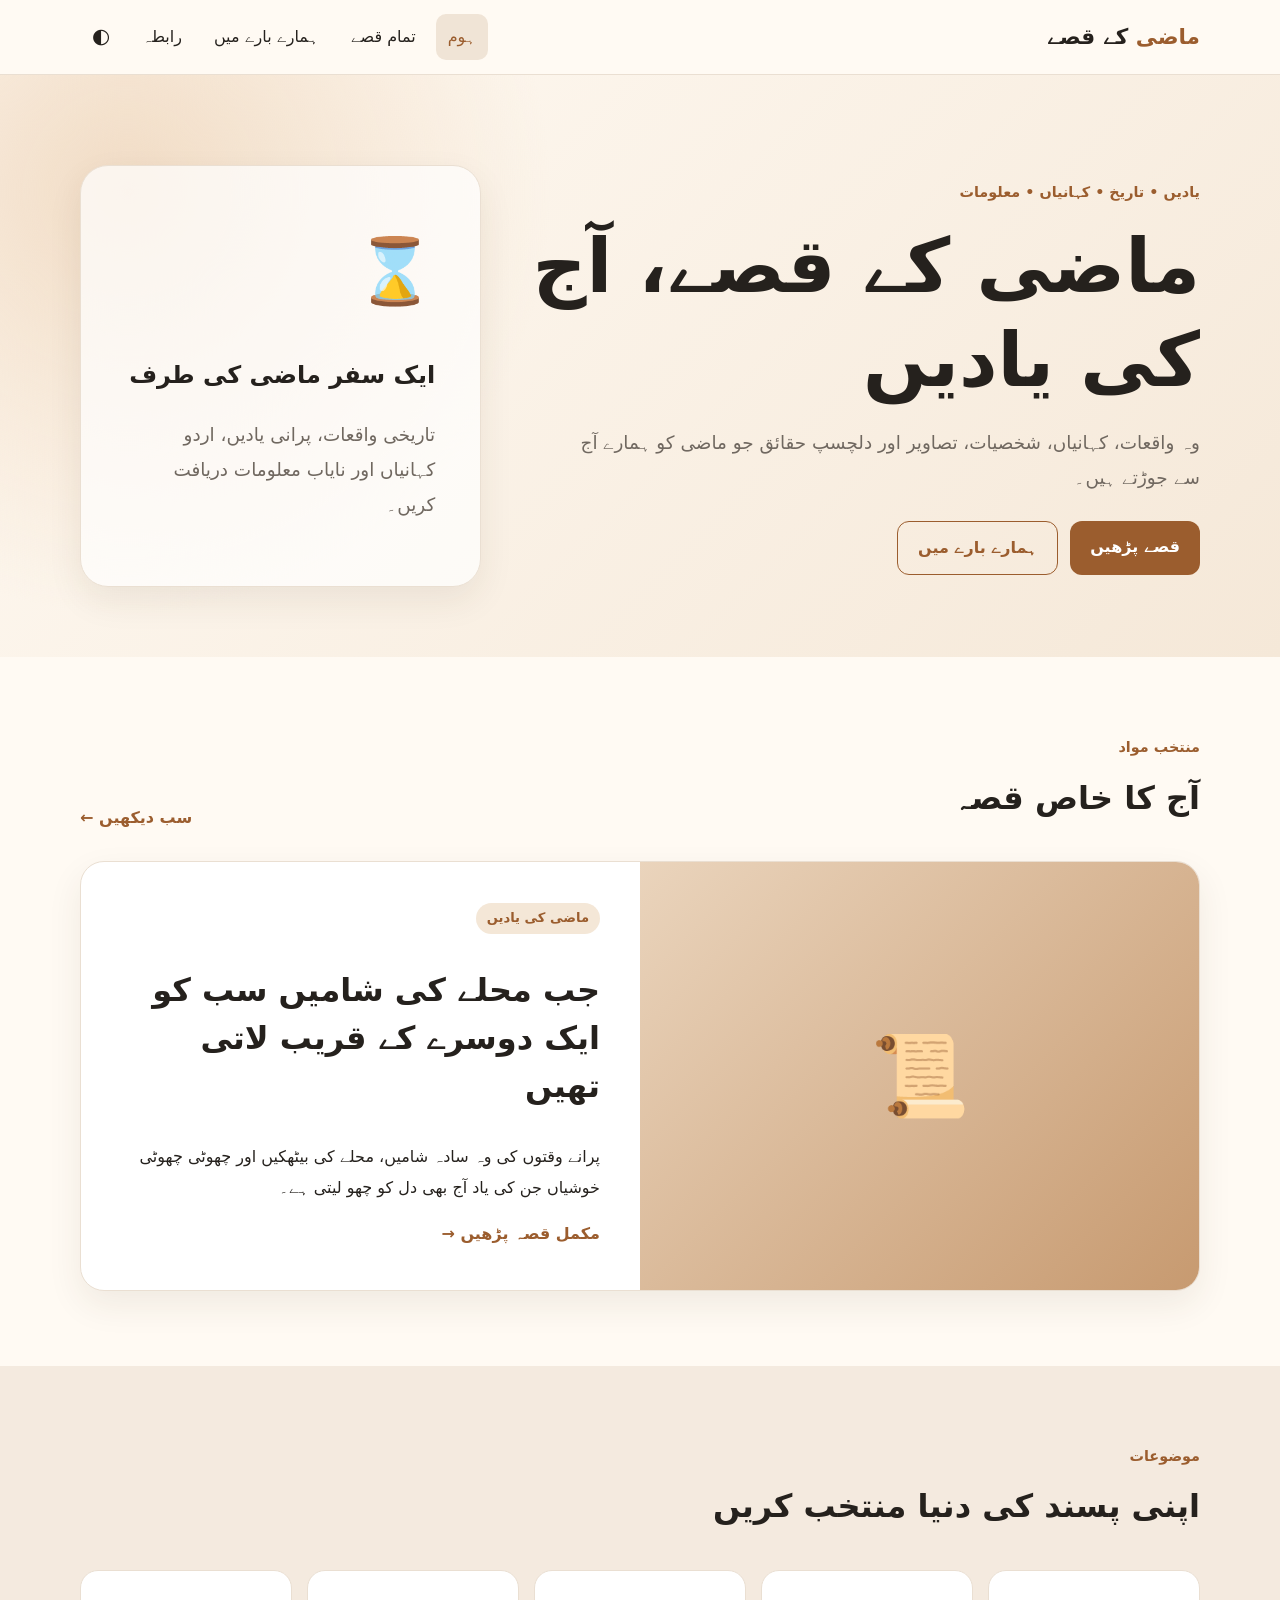
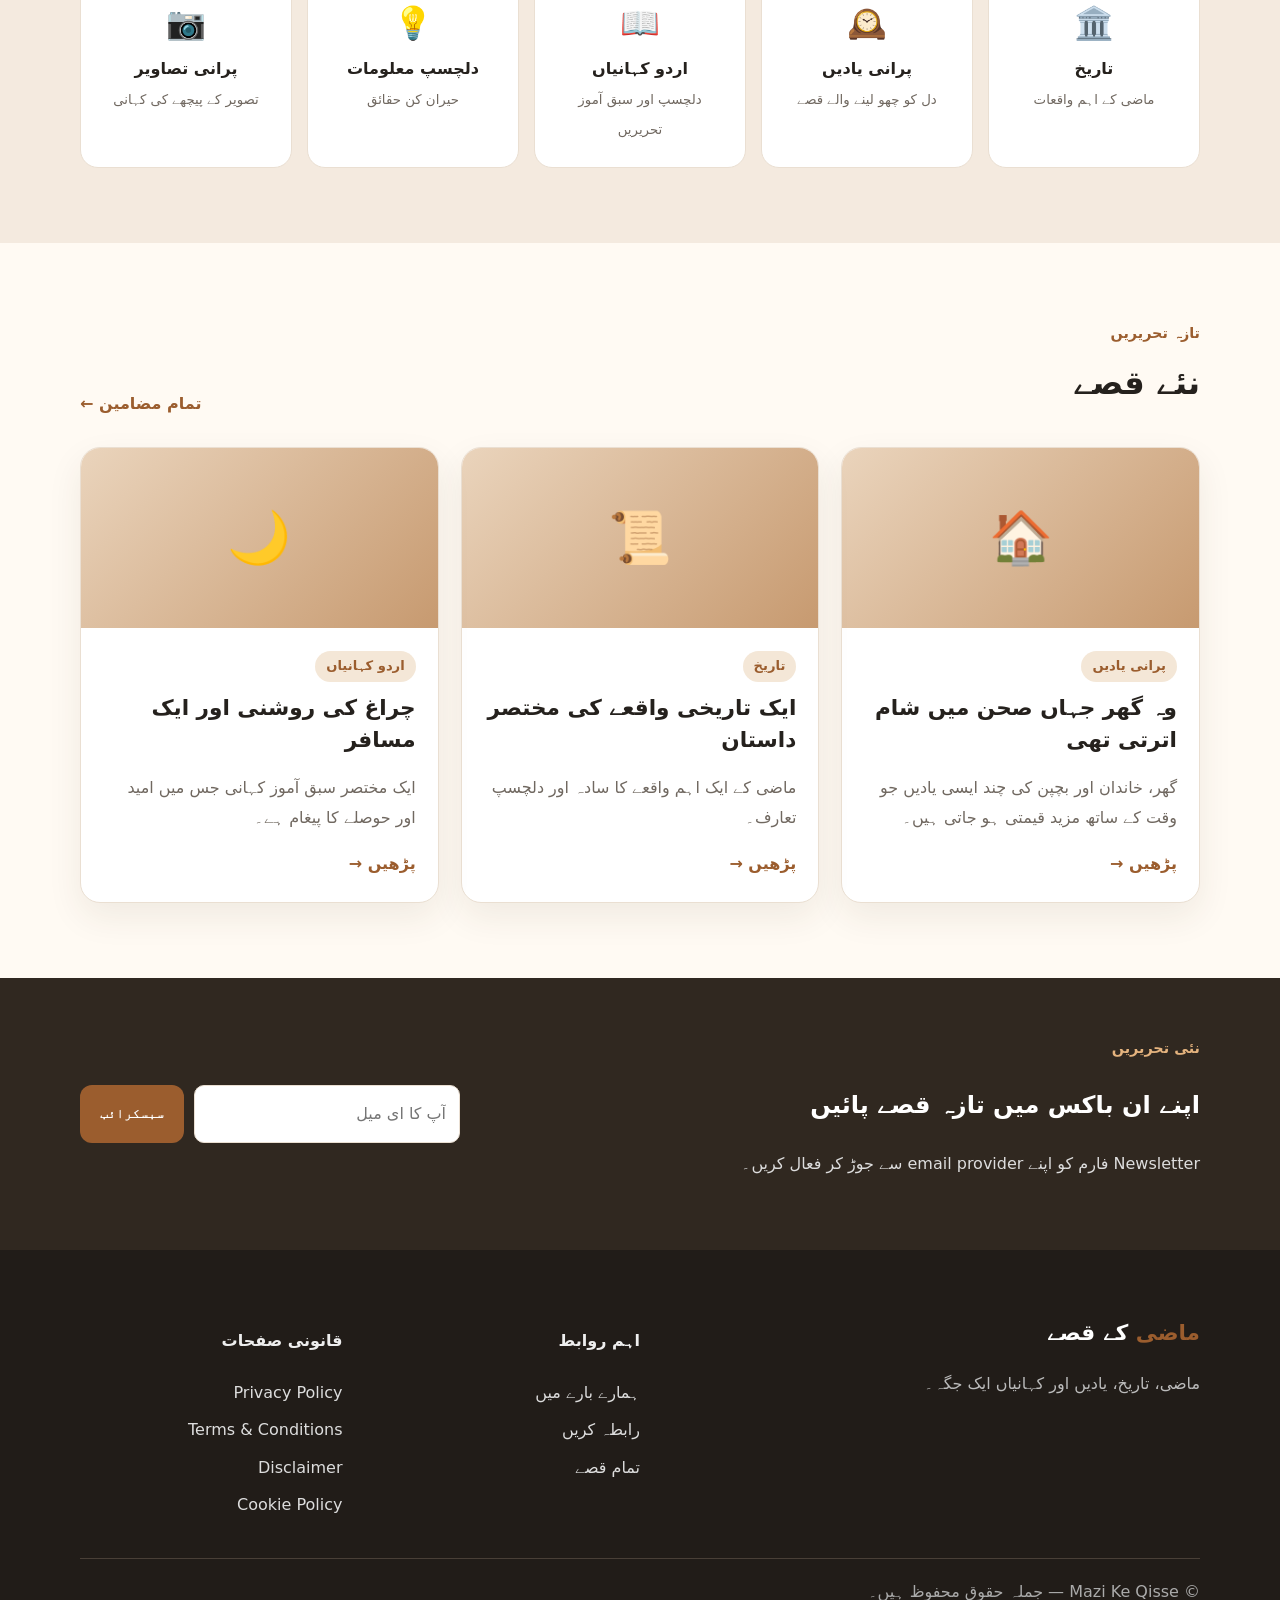
==== index.html @ 502bbd48 "Add files via upload" ====
<!doctype html>
<html lang="ur" dir="rtl">
<head>
<meta charset="utf-8">
<meta name="viewport" content="width=device-width, initial-scale=1">
<title>Mazi Ke Qisse | ماضی کے قصے</title>
<meta name="description" content="Mazi Ke Qisse — ماضی کے قصے، تاریخی واقعات، پرانی یادیں، دلچسپ معلومات، تصاویر اور اردو کہانیوں کا پلیٹ فارم۔">
<link rel="canonical" href="[YOUR DOMAIN]/">
<meta property="og:title" content="Mazi Ke Qisse | ماضی کے قصے">
<meta property="og:description" content="ماضی، تاریخ، یادیں اور دلچسپ کہانیاں ایک جگہ۔">
<meta property="og:type" content="website">
<link rel="stylesheet" href="style.css">
<script type="application/ld+json">
{"@context":"https://schema.org","@type":"WebSite","name":"Mazi Ke Qisse","url":"[YOUR DOMAIN]","potentialAction":{"@type":"SearchAction","target":"[YOUR DOMAIN]/search.html?q={search_term_string}","query-input":"required name=search_term_string"}}
</script>
</head>
<body>
<header class="site-header">
  <div class="container nav-wrap">
    <a class="logo" href="index.html"><span>ماضی</span> کے قصے</a>
    <button class="menu-btn" aria-label="مینو کھولیں">☰</button>
    <nav class="nav" id="nav">
      <a class="active" href="index.html">ہوم</a>
      <a href="blog.html">تمام قصے</a>
      <a href="about.html">ہمارے بارے میں</a>
      <a href="contact.html">رابطہ</a>
      <button class="theme-btn" id="themeToggle" aria-label="تھیم تبدیل کریں">◐</button>
    </nav>
  </div>
</header>

<main>
<section class="hero">
  <div class="container hero-grid">
    <div>
      <span class="eyebrow">یادیں • تاریخ • کہانیاں • معلومات</span>
      <h1>ماضی کے قصے، آج کی یادیں</h1>
      <p>وہ واقعات، کہانیاں، شخصیات، تصاویر اور دلچسپ حقائق جو ماضی کو ہمارے آج سے جوڑتے ہیں۔</p>
      <div class="hero-actions">
        <a class="btn" href="blog.html">قصے پڑھیں</a>
        <a class="btn btn-outline" href="about.html">ہمارے بارے میں</a>
      </div>
    </div>
    <div class="hero-card">
      <div class="hero-icon">⌛</div>
      <h2>ایک سفر ماضی کی طرف</h2>
      <p>تاریخی واقعات، پرانی یادیں، اردو کہانیاں اور نایاب معلومات دریافت کریں۔</p>
    </div>
  </div>
</section>

<section class="section">
<div class="container">
  <div class="section-head"><div><span class="eyebrow">منتخب مواد</span><h2>آج کا خاص قصہ</h2></div><a href="blog.html">سب دیکھیں ←</a></div>
  <article class="featured">
    <div class="placeholder-image">📜</div>
    <div class="featured-content">
      <span class="tag">ماضی کی یادیں</span>
      <h3>جب محلے کی شامیں سب کو ایک دوسرے کے قریب لاتی تھیں</h3>
      <p>پرانے وقتوں کی وہ سادہ شامیں، محلے کی بیٹھکیں اور چھوٹی چھوٹی خوشیاں جن کی یاد آج بھی دل کو چھو لیتی ہے۔</p>
      <a class="read-more" href="post.html">مکمل قصہ پڑھیں →</a>
    </div>
  </article>
</div>
</section>

<section class="section muted">
<div class="container">
  <div class="section-head"><div><span class="eyebrow">موضوعات</span><h2>اپنی پسند کی دنیا منتخب کریں</h2></div></div>
  <div class="categories">
    <a href="blog.html?cat=history"><b>🏛️</b><span>تاریخ</span><small>ماضی کے اہم واقعات</small></a>
    <a href="blog.html?cat=memories"><b>🕰️</b><span>پرانی یادیں</span><small>دل کو چھو لینے والے قصے</small></a>
    <a href="blog.html?cat=stories"><b>📖</b><span>اردو کہانیاں</span><small>دلچسپ اور سبق آموز تحریریں</small></a>
    <a href="blog.html?cat=facts"><b>💡</b><span>دلچسپ معلومات</span><small>حیران کن حقائق</small></a>
    <a href="blog.html?cat=photos"><b>📷</b><span>پرانی تصاویر</span><small>تصویر کے پیچھے کی کہانی</small></a>
  </div>
</div>
</section>

<section class="section">
<div class="container">
<div class="section-head"><div><span class="eyebrow">تازہ تحریریں</span><h2>نئے قصے</h2></div><a href="blog.html">تمام مضامین ←</a></div>
<div class="post-grid">
<article class="post-card"><div class="post-image">🏠</div><div class="post-body"><span class="tag">پرانی یادیں</span><h3>وہ گھر جہاں صحن میں شام اترتی تھی</h3><p>گھر، خاندان اور بچپن کی چند ایسی یادیں جو وقت کے ساتھ مزید قیمتی ہو جاتی ہیں۔</p><a href="post.html">پڑھیں →</a></div></article>
<article class="post-card"><div class="post-image">📜</div><div class="post-body"><span class="tag">تاریخ</span><h3>ایک تاریخی واقعے کی مختصر داستان</h3><p>ماضی کے ایک اہم واقعے کا سادہ اور دلچسپ تعارف۔</p><a href="post.html">پڑھیں →</a></div></article>
<article class="post-card"><div class="post-image">🌙</div><div class="post-body"><span class="tag">اردو کہانیاں</span><h3>چراغ کی روشنی اور ایک مسافر</h3><p>ایک مختصر سبق آموز کہانی جس میں امید اور حوصلے کا پیغام ہے۔</p><a href="post.html">پڑھیں →</a></div></article>
</div>
</div>
</section>

<section class="newsletter">
<div class="container newsletter-inner">
<div><span class="eyebrow">نئی تحریریں</span><h2>اپنے ان باکس میں تازہ قصے پائیں</h2><p>Newsletter فارم کو اپنے email provider سے جوڑ کر فعال کریں۔</p></div>
<form class="newsletter-form" onsubmit="return subscribeDemo(event)"><input type="email" placeholder="آپ کا ای میل" required><button class="btn">سبسکرائب</button></form>
</div>
</section>
</main>

<footer class="footer">
<div class="container footer-grid">
<div><a class="logo" href="index.html"><span>ماضی</span> کے قصے</a><p>ماضی، تاریخ، یادیں اور کہانیاں ایک جگہ۔</p></div>
<div><h4>اہم روابط</h4><a href="about.html">ہمارے بارے میں</a><a href="contact.html">رابطہ کریں</a><a href="blog.html">تمام قصے</a></div>
<div><h4>قانونی صفحات</h4><a href="privacy-policy.html">Privacy Policy</a><a href="terms.html">Terms & Conditions</a><a href="disclaimer.html">Disclaimer</a><a href="cookie-policy.html">Cookie Policy</a></div>
</div>
<div class="container copyright">© <span id="year"></span> Mazi Ke Qisse — جملہ حقوق محفوظ ہیں۔</div>
</footer>
<script src="script.js"></script>
</body></html>
---- style.css ----
:root{--bg:#fffaf3;--surface:#fff;--text:#25211d;--muted:#706860;--accent:#9b5d2e;--accent2:#d9a66b;--border:#eadfd2;--shadow:0 14px 35px rgba(70,45,25,.08)}*{box-sizing:border-box}html{scroll-behavior:smooth}body{margin:0;background:var(--bg);color:var(--text);font-family:system-ui,-apple-system,"Noto Nastaliq Urdu","Noto Sans Arabic",sans-serif;line-height:1.9}.container{width:min(1120px,92%);margin:auto}.site-header{position:sticky;top:0;z-index:20;background:rgba(255,250,243,.94);backdrop-filter:blur(12px);border-bottom:1px solid var(--border)}.nav-wrap{min-height:74px;display:flex;align-items:center;justify-content:space-between;gap:20px}.logo{font-weight:900;font-size:1.35rem;text-decoration:none;color:var(--text)}.logo span{color:var(--accent)}.nav{display:flex;align-items:center;gap:8px}.nav a,.theme-btn{padding:8px 12px;text-decoration:none;color:var(--text);border:0;background:none;font:inherit;cursor:pointer;border-radius:10px}.nav a:hover,.nav a.active{background:#f0e4d6;color:var(--accent)}.menu-btn{display:none;border:0;background:none;font-size:1.6rem}.theme-btn{font-size:1.3rem}.hero{padding:90px 0 70px;background:radial-gradient(circle at 10% 20%,#f1dcc5,transparent 34%),linear-gradient(135deg,#fffaf3,#f5e8d8)}.hero-grid{display:grid;grid-template-columns:1.25fr .75fr;gap:50px;align-items:center}.eyebrow{color:var(--accent);font-weight:800;font-size:.9rem}.hero h1{font-size:clamp(2.4rem,6vw,4.7rem);line-height:1.25;margin:12px 0}.hero p{font-size:1.15rem;color:var(--muted);max-width:650px}.hero-card{padding:45px;border:1px solid var(--border);border-radius:28px;background:rgba(255,255,255,.7);box-shadow:var(--shadow)}.hero-icon{font-size:4rem}.hero-actions{display:flex;gap:12px;flex-wrap:wrap;margin-top:25px}.btn{display:inline-block;background:var(--accent);color:white;border:0;border-radius:12px;padding:11px 20px;text-decoration:none;font-weight:800;cursor:pointer}.btn-outline{background:transparent;color:var(--accent);border:1px solid var(--accent)}.section{padding:75px 0}.muted{background:#f4eadf}.section-head{display:flex;align-items:end;justify-content:space-between;gap:20px;margin-bottom:28px}.section-head h2{margin:5px 0;font-size:2rem}.section-head a,.read-more,.post-body a{color:var(--accent);font-weight:800;text-decoration:none}.featured{display:grid;grid-template-columns:1fr 1fr;border:1px solid var(--border);border-radius:24px;overflow:hidden;background:var(--surface);box-shadow:var(--shadow)}.placeholder-image,.post-image,.article-cover{display:grid;place-items:center;background:linear-gradient(135deg,#ead4bc,#c79a70);font-size:5rem;min-height:300px}.featured-content{padding:40px}.featured h3{font-size:2rem;line-height:1.5}.tag{display:inline-block;color:var(--accent);background:#f4e7d7;border-radius:30px;padding:3px 11px;font-size:.82rem;font-weight:800}.categories{display:grid;grid-template-columns:repeat(5,1fr);gap:15px}.categories a{text-decoration:none;color:var(--text);background:white;border:1px solid var(--border);border-radius:18px;padding:22px;text-align:center;transition:.2s}.categories a:hover{transform:translateY(-4px);box-shadow:var(--shadow)}.categories b{font-size:2rem;display:block}.categories span{display:block;font-weight:900}.categories small{color:var(--muted)}.post-grid{display:grid;grid-template-columns:repeat(3,1fr);gap:22px}.post-card{background:var(--surface);border:1px solid var(--border);border-radius:20px;overflow:hidden;box-shadow:var(--shadow)}.post-image{min-height:180px;font-size:3.2rem}.post-body{padding:22px}.post-body h3{font-size:1.35rem;line-height:1.5;margin:10px 0}.post-body p{color:var(--muted)}.newsletter{padding:55px 0;background:#302820;color:#fff}.newsletter-inner{display:flex;justify-content:space-between;align-items:center;gap:30px}.newsletter p{color:#ddd}.newsletter .eyebrow{color:#e4b37e}.newsletter-form{display:flex;gap:10px;min-width:380px}.newsletter-form input,.searchbar input,.contact-form input,.contact-form textarea{width:100%;padding:13px;border:1px solid var(--border);border-radius:10px;background:white;font:inherit}.footer{padding:55px 0 20px;background:#211c18;color:#eee}.footer-grid{display:grid;grid-template-columns:2fr 1fr 1fr;gap:35px}.footer a{display:block;color:#ddd;text-decoration:none;margin:7px 0}.footer .logo{color:#fff}.footer p{color:#bbb}.copyright{border-top:1px solid #493f37;margin-top:30px;padding-top:18px;color:#aaa}.page-hero{padding:65px 0;background:#f0e1d0}.page-hero h1{font-size:clamp(2rem,5vw,3.5rem);margin:8px 0}.page-hero p{color:var(--muted)}.prose{max-width:820px}.prose h2{margin-top:35px}.prose p{color:#504941}.contact-grid{display:grid;grid-template-columns:1fr 1fr;gap:50px}.contact-form{background:white;border:1px solid var(--border);padding:28px;border-radius:20px;box-shadow:var(--shadow)}.contact-form label{display:block;font-weight:800;margin-bottom:15px}.form-msg{color:var(--accent);font-weight:800}.article-container{max-width:820px;padding-top:65px;padding-bottom:70px}.article h1{font-size:clamp(2rem,5vw,3.4rem);line-height:1.4}.meta{color:var(--muted);margin:12px 0 30px}.article-cover{border-radius:24px;margin-bottom:35px}.article p{font-size:1.12rem}.article blockquote{border-right:4px solid var(--accent);margin:30px 0;padding:15px 25px;background:#f4e7d7;font-size:1.2rem}.share{display:flex;gap:10px;align-items:center;margin-top:35px;flex-wrap:wrap}.share a,.share button{border:1px solid var(--border);padding:7px 12px;border-radius:8px;background:white;color:var(--text);text-decoration:none}.searchbar{display:flex;gap:10px;margin-bottom:25px}.filters{display:flex;gap:8px;flex-wrap:wrap;margin-bottom:30px}.filter{border:1px solid var(--border);background:white;border-radius:30px;padding:7px 14px;cursor:pointer}.filter.active{background:var(--accent);color:#fff}.notfound{min-height:100vh;display:grid;place-items:center;text-align:center;padding:30px}.big404{font-size:8rem;font-weight:900;color:var(--accent)}body.dark{--bg:#171411;--surface:#211c18;--text:#f6eee5;--muted:#c5b9ad;--border:#40372f}body.dark .site-header{background:rgba(23,20,17,.94)}body.dark .nav a:hover,body.dark .nav a.active{background:#302820}body.dark .categories a,body.dark .post-card,body.dark .contact-form,body.dark .share a,body.dark .share button,body.dark .filter,body.dark input,body.dark textarea{background:#211c18;color:var(--text)}@media(max-width:850px){.menu-btn{display:block}.nav{display:none;position:absolute;top:74px;right:4%;left:4%;background:var(--surface);border:1px solid var(--border);padding:10px;border-radius:15px;box-shadow:var(--shadow);flex-direction:column;align-items:stretch}.nav.open{display:flex}.nav a{text-align:center}.hero-grid,.featured,.contact-grid{grid-template-columns:1fr}.categories{grid-template-columns:repeat(2,1fr)}.post-grid{grid-template-columns:1fr 1fr}.newsletter-inner{display:block}.newsletter-form{min-width:0;margin-top:20px}}@media(max-width:560px){.hero{padding:60px 0}.section{padding:55px 0}.post-grid{grid-template-columns:1fr}.categories{grid-template-columns:1fr 1fr}.section-head{align-items:start;flex-direction:column}.newsletter-form{flex-direction:column}.featured-content{padding:25px}.footer-grid{grid-template-columns:1fr}.searchbar{flex-direction:column}}
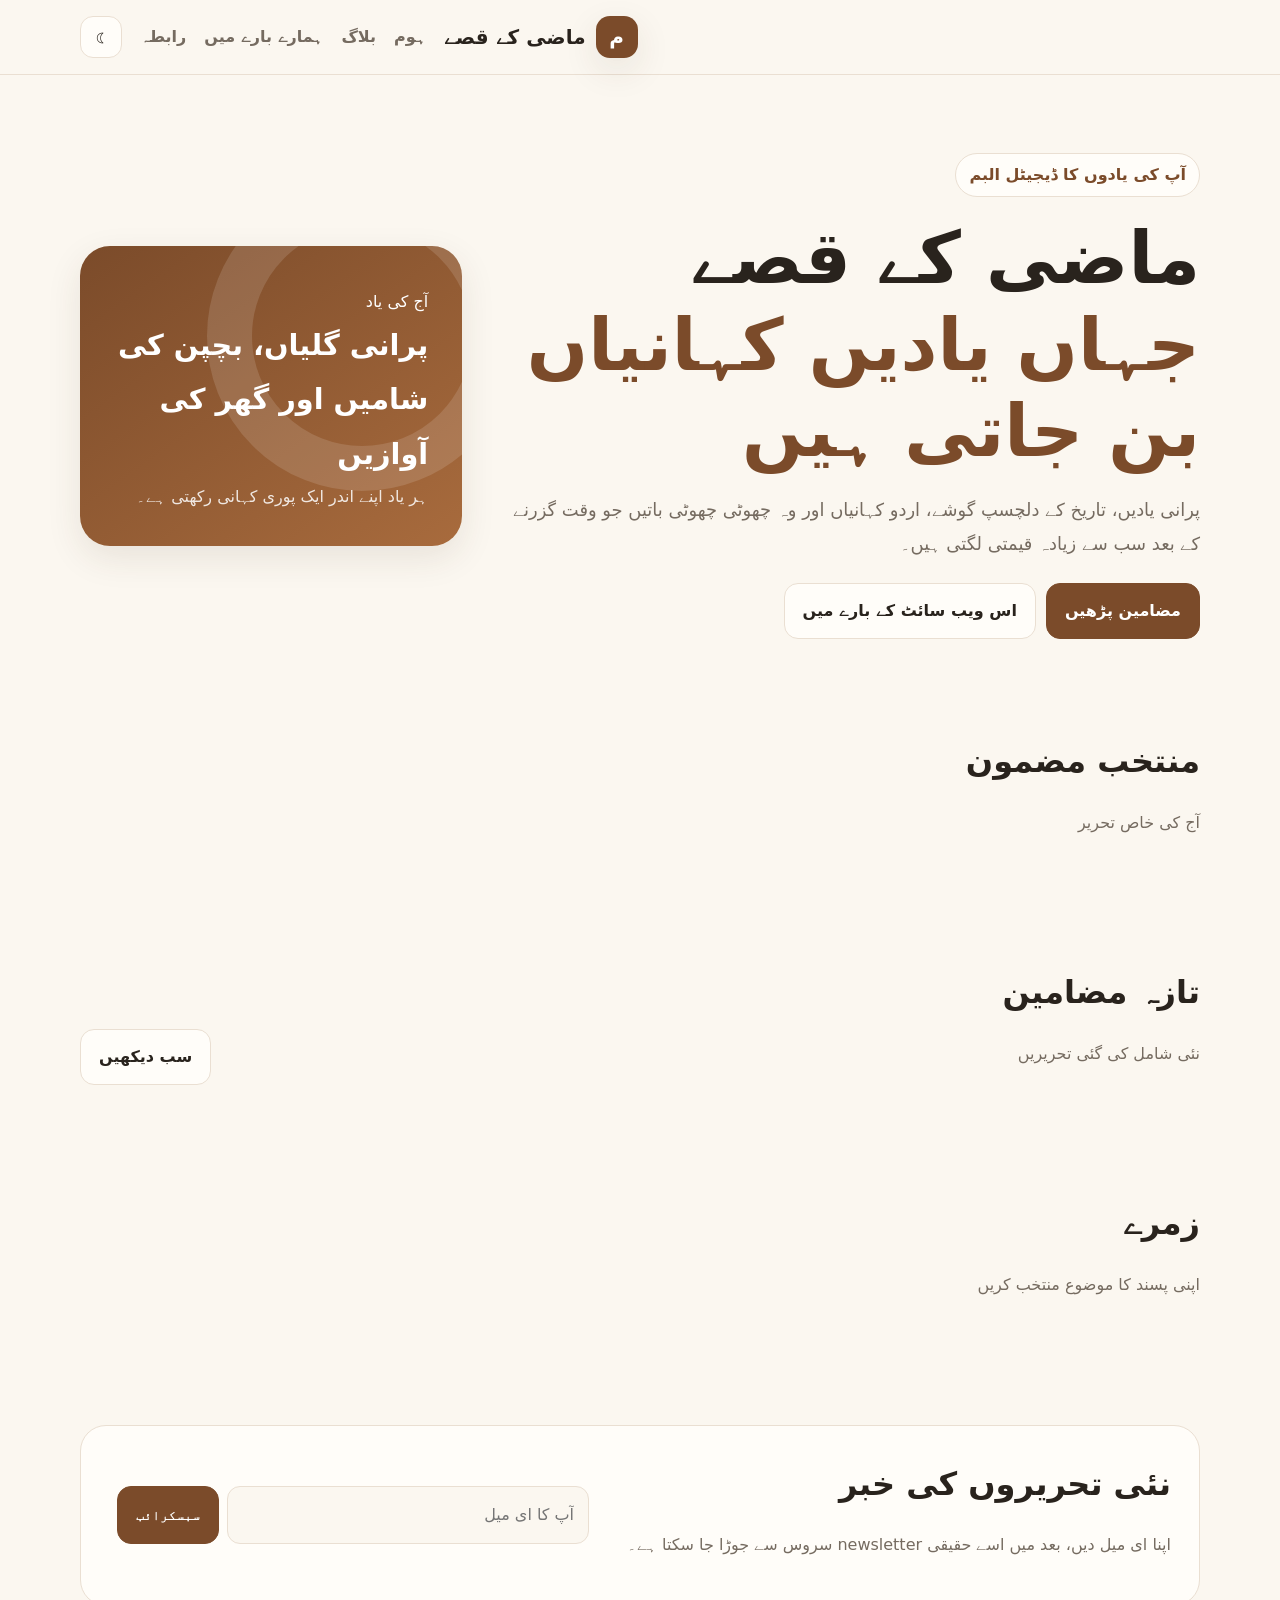
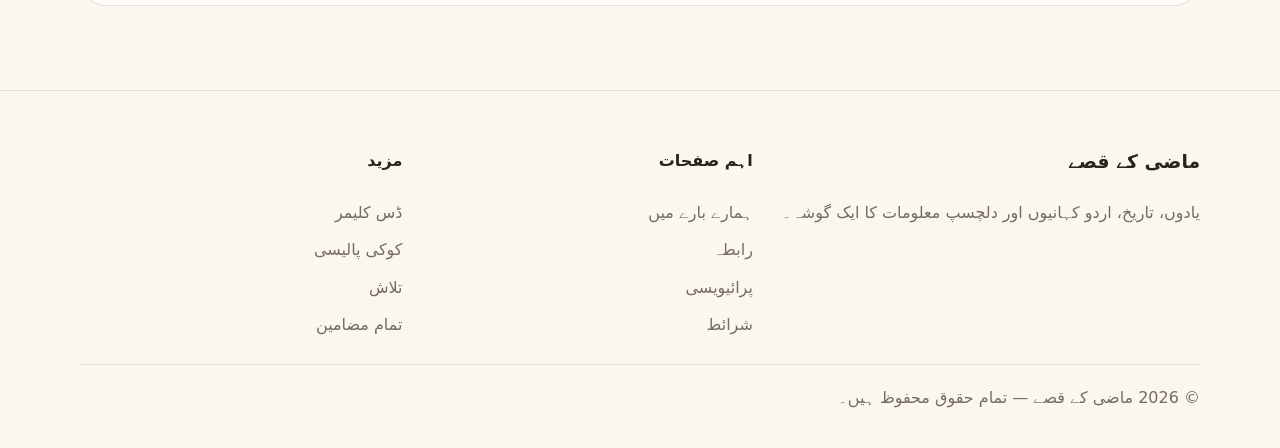
==== commit 7d47fcd0: "Add files via upload" ====
--- a/index.html
+++ b/index.html
@@ -1,108 +1 @@
-<!doctype html>
-<html lang="ur" dir="rtl">
-<head>
-<meta charset="utf-8">
-<meta name="viewport" content="width=device-width, initial-scale=1">
-<title>Mazi Ke Qisse | ماضی کے قصے</title>
-<meta name="description" content="Mazi Ke Qisse — ماضی کے قصے، تاریخی واقعات، پرانی یادیں، دلچسپ معلومات، تصاویر اور اردو کہانیوں کا پلیٹ فارم۔">
-<link rel="canonical" href="[YOUR DOMAIN]/">
-<meta property="og:title" content="Mazi Ke Qisse | ماضی کے قصے">
-<meta property="og:description" content="ماضی، تاریخ، یادیں اور دلچسپ کہانیاں ایک جگہ۔">
-<meta property="og:type" content="website">
-<link rel="stylesheet" href="style.css">
-<script type="application/ld+json">
-{"@context":"https://schema.org","@type":"WebSite","name":"Mazi Ke Qisse","url":"[YOUR DOMAIN]","potentialAction":{"@type":"SearchAction","target":"[YOUR DOMAIN]/search.html?q={search_term_string}","query-input":"required name=search_term_string"}}
-</script>
-</head>
-<body>
-<header class="site-header">
-  <div class="container nav-wrap">
-    <a class="logo" href="index.html"><span>ماضی</span> کے قصے</a>
-    <button class="menu-btn" aria-label="مینو کھولیں">☰</button>
-    <nav class="nav" id="nav">
-      <a class="active" href="index.html">ہوم</a>
-      <a href="blog.html">تمام قصے</a>
-      <a href="about.html">ہمارے بارے میں</a>
-      <a href="contact.html">رابطہ</a>
-      <button class="theme-btn" id="themeToggle" aria-label="تھیم تبدیل کریں">◐</button>
-    </nav>
-  </div>
-</header>
-
-<main>
-<section class="hero">
-  <div class="container hero-grid">
-    <div>
-      <span class="eyebrow">یادیں • تاریخ • کہانیاں • معلومات</span>
-      <h1>ماضی کے قصے، آج کی یادیں</h1>
-      <p>وہ واقعات، کہانیاں، شخصیات، تصاویر اور دلچسپ حقائق جو ماضی کو ہمارے آج سے جوڑتے ہیں۔</p>
-      <div class="hero-actions">
-        <a class="btn" href="blog.html">قصے پڑھیں</a>
-        <a class="btn btn-outline" href="about.html">ہمارے بارے میں</a>
-      </div>
-    </div>
-    <div class="hero-card">
-      <div class="hero-icon">⌛</div>
-      <h2>ایک سفر ماضی کی طرف</h2>
-      <p>تاریخی واقعات، پرانی یادیں، اردو کہانیاں اور نایاب معلومات دریافت کریں۔</p>
-    </div>
-  </div>
-</section>
-
-<section class="section">
-<div class="container">
-  <div class="section-head"><div><span class="eyebrow">منتخب مواد</span><h2>آج کا خاص قصہ</h2></div><a href="blog.html">سب دیکھیں ←</a></div>
-  <article class="featured">
-    <div class="placeholder-image">📜</div>
-    <div class="featured-content">
-      <span class="tag">ماضی کی یادیں</span>
-      <h3>جب محلے کی شامیں سب کو ایک دوسرے کے قریب لاتی تھیں</h3>
-      <p>پرانے وقتوں کی وہ سادہ شامیں، محلے کی بیٹھکیں اور چھوٹی چھوٹی خوشیاں جن کی یاد آج بھی دل کو چھو لیتی ہے۔</p>
-      <a class="read-more" href="post.html">مکمل قصہ پڑھیں →</a>
-    </div>
-  </article>
-</div>
-</section>
-
-<section class="section muted">
-<div class="container">
-  <div class="section-head"><div><span class="eyebrow">موضوعات</span><h2>اپنی پسند کی دنیا منتخب کریں</h2></div></div>
-  <div class="categories">
-    <a href="blog.html?cat=history"><b>🏛️</b><span>تاریخ</span><small>ماضی کے اہم واقعات</small></a>
-    <a href="blog.html?cat=memories"><b>🕰️</b><span>پرانی یادیں</span><small>دل کو چھو لینے والے قصے</small></a>
-    <a href="blog.html?cat=stories"><b>📖</b><span>اردو کہانیاں</span><small>دلچسپ اور سبق آموز تحریریں</small></a>
-    <a href="blog.html?cat=facts"><b>💡</b><span>دلچسپ معلومات</span><small>حیران کن حقائق</small></a>
-    <a href="blog.html?cat=photos"><b>📷</b><span>پرانی تصاویر</span><small>تصویر کے پیچھے کی کہانی</small></a>
-  </div>
-</div>
-</section>
-
-<section class="section">
-<div class="container">
-<div class="section-head"><div><span class="eyebrow">تازہ تحریریں</span><h2>نئے قصے</h2></div><a href="blog.html">تمام مضامین ←</a></div>
-<div class="post-grid">
-<article class="post-card"><div class="post-image">🏠</div><div class="post-body"><span class="tag">پرانی یادیں</span><h3>وہ گھر جہاں صحن میں شام اترتی تھی</h3><p>گھر، خاندان اور بچپن کی چند ایسی یادیں جو وقت کے ساتھ مزید قیمتی ہو جاتی ہیں۔</p><a href="post.html">پڑھیں →</a></div></article>
-<article class="post-card"><div class="post-image">📜</div><div class="post-body"><span class="tag">تاریخ</span><h3>ایک تاریخی واقعے کی مختصر داستان</h3><p>ماضی کے ایک اہم واقعے کا سادہ اور دلچسپ تعارف۔</p><a href="post.html">پڑھیں →</a></div></article>
-<article class="post-card"><div class="post-image">🌙</div><div class="post-body"><span class="tag">اردو کہانیاں</span><h3>چراغ کی روشنی اور ایک مسافر</h3><p>ایک مختصر سبق آموز کہانی جس میں امید اور حوصلے کا پیغام ہے۔</p><a href="post.html">پڑھیں →</a></div></article>
-</div>
-</div>
-</section>
-
-<section class="newsletter">
-<div class="container newsletter-inner">
-<div><span class="eyebrow">نئی تحریریں</span><h2>اپنے ان باکس میں تازہ قصے پائیں</h2><p>Newsletter فارم کو اپنے email provider سے جوڑ کر فعال کریں۔</p></div>
-<form class="newsletter-form" onsubmit="return subscribeDemo(event)"><input type="email" placeholder="آپ کا ای میل" required><button class="btn">سبسکرائب</button></form>
-</div>
-</section>
-</main>
-
-<footer class="footer">
-<div class="container footer-grid">
-<div><a class="logo" href="index.html"><span>ماضی</span> کے قصے</a><p>ماضی، تاریخ، یادیں اور کہانیاں ایک جگہ۔</p></div>
-<div><h4>اہم روابط</h4><a href="about.html">ہمارے بارے میں</a><a href="contact.html">رابطہ کریں</a><a href="blog.html">تمام قصے</a></div>
-<div><h4>قانونی صفحات</h4><a href="privacy-policy.html">Privacy Policy</a><a href="terms.html">Terms & Conditions</a><a href="disclaimer.html">Disclaimer</a><a href="cookie-policy.html">Cookie Policy</a></div>
-</div>
-<div class="container copyright">© <span id="year"></span> Mazi Ke Qisse — جملہ حقوق محفوظ ہیں۔</div>
-</footer>
-<script src="script.js"></script>
-</body></html>+<!doctype html><html lang="ur" dir="rtl"><head><meta charset="utf-8"><meta name="viewport" content="width=device-width,initial-scale=1"><title>ماضی کے قصے | یادیں، تاریخ اور اردو کہانیاں</title><meta name="description" content="ماضی کے قصے — پرانی یادیں، تاریخ، اردو کہانیاں، دلچسپ حقائق اور خاندانی یادیں۔"><link rel="icon" href="favicon.svg"><link rel="stylesheet" href="style.css"><script type="application/ld+json">{"@context":"https://schema.org","@type":"WebSite","name":"ماضی کے قصے","url":"https://mazikeqisse-ops.github.io/Mazi-ke-Qisse/"}</script></head><body><header><div class="container nav"><a class="brand" href="index.html"><span class="logo">م</span><span>ماضی کے قصے</span></a><nav><a href="index.html">ہوم</a><a href="blog.html">بلاگ</a><a href="about.html">ہمارے بارے میں</a><a href="contact.html">رابطہ</a></nav><div class="actions"><button class="icon-btn" data-theme-toggle aria-label="تھیم تبدیل کریں">☾</button><button class="menu-btn" data-menu aria-label="مینو">☰</button></div></div></header><main><section class="hero"><div class="container hero-grid"><div><span class="badge">آپ کی یادوں کا ڈیجیٹل البم</span><h1>ماضی کے قصے<br><span style="color:var(--primary)">جہاں یادیں کہانیاں بن جاتی ہیں</span></h1><p class="lead">پرانی یادیں، تاریخ کے دلچسپ گوشے، اردو کہانیاں اور وہ چھوٹی چھوٹی باتیں جو وقت گزرنے کے بعد سب سے زیادہ قیمتی لگتی ہیں۔</p><div style="display:flex;gap:10px;flex-wrap:wrap;margin-top:22px"><a class="btn btn-primary" href="blog.html">مضامین پڑھیں</a><a class="btn btn-light" href="about.html">اس ویب سائٹ کے بارے میں</a></div></div><div class="hero-card"><span>آج کی یاد</span><strong>پرانی گلیاں، بچپن کی شامیں اور گھر کی آوازیں</strong><span style="opacity:.85">ہر یاد اپنے اندر ایک پوری کہانی رکھتی ہے۔</span></div></div></section><section class="section"><div class="container"><div class="section-head"><div><h2>منتخب مضمون</h2><p class="muted">آج کی خاص تحریر</p></div></div><div data-featured></div></div></section><section class="section"><div class="container"><div class="section-head"><div><h2>تازہ مضامین</h2><p class="muted">نئی شامل کی گئی تحریریں</p></div><a class="btn btn-light" href="blog.html">سب دیکھیں</a></div><div class="grid" data-posts></div></div></section><section class="section"><div class="container"><div class="section-head"><div><h2>زمرے</h2><p class="muted">اپنی پسند کا موضوع منتخب کریں</p></div></div><div class="categories" data-categories></div></div></section><section class="section"><div class="container"><div class="newsletter"><div><h2 style="margin:0">نئی تحریروں کی خبر</h2><p class="muted">اپنا ای میل دیں، بعد میں اسے حقیقی newsletter سروس سے جوڑا جا سکتا ہے۔</p></div><form data-newsletter><input type="email" placeholder="آپ کا ای میل" required><button class="btn btn-primary">سبسکرائب</button><small class="form-msg" style="display:block;color:var(--muted)"></small></form></div></div></section></main><footer><div class="container footer-grid"><div><h3>ماضی کے قصے</h3><p class="muted">یادوں، تاریخ، اردو کہانیوں اور دلچسپ معلومات کا ایک گوشہ۔</p></div><div><h4>اہم صفحات</h4><div class="footer-links"><a href="about.html">ہمارے بارے میں</a><a href="contact.html">رابطہ</a><a href="privacy-policy.html">پرائیویسی</a><a href="terms.html">شرائط</a></div></div><div><h4>مزید</h4><div class="footer-links"><a href="disclaimer.html">ڈس کلیمر</a><a href="cookie-policy.html">کوکی پالیسی</a><a href="search.html">تلاش</a><a href="blog.html">تمام مضامین</a></div></div></div><div class="container" style="margin-top:24px;border-top:1px solid var(--line);padding-top:18px;color:var(--muted)">© 2026 ماضی کے قصے — تمام حقوق محفوظ ہیں۔</div></footer></body></html>
--- a/style.css
+++ b/style.css
@@ -1 +1,33 @@
-:root{--bg:#fffaf3;--surface:#fff;--text:#25211d;--muted:#706860;--accent:#9b5d2e;--accent2:#d9a66b;--border:#eadfd2;--shadow:0 14px 35px rgba(70,45,25,.08)}*{box-sizing:border-box}html{scroll-behavior:smooth}body{margin:0;background:var(--bg);color:var(--text);font-family:system-ui,-apple-system,"Noto Nastaliq Urdu","Noto Sans Arabic",sans-serif;line-height:1.9}.container{width:min(1120px,92%);margin:auto}.site-header{position:sticky;top:0;z-index:20;background:rgba(255,250,243,.94);backdrop-filter:blur(12px);border-bottom:1px solid var(--border)}.nav-wrap{min-height:74px;display:flex;align-items:center;justify-content:space-between;gap:20px}.logo{font-weight:900;font-size:1.35rem;text-decoration:none;color:var(--text)}.logo span{color:var(--accent)}.nav{display:flex;align-items:center;gap:8px}.nav a,.theme-btn{padding:8px 12px;text-decoration:none;color:var(--text);border:0;background:none;font:inherit;cursor:pointer;border-radius:10px}.nav a:hover,.nav a.active{background:#f0e4d6;color:var(--accent)}.menu-btn{display:none;border:0;background:none;font-size:1.6rem}.theme-btn{font-size:1.3rem}.hero{padding:90px 0 70px;background:radial-gradient(circle at 10% 20%,#f1dcc5,transparent 34%),linear-gradient(135deg,#fffaf3,#f5e8d8)}.hero-grid{display:grid;grid-template-columns:1.25fr .75fr;gap:50px;align-items:center}.eyebrow{color:var(--accent);font-weight:800;font-size:.9rem}.hero h1{font-size:clamp(2.4rem,6vw,4.7rem);line-height:1.25;margin:12px 0}.hero p{font-size:1.15rem;color:var(--muted);max-width:650px}.hero-card{padding:45px;border:1px solid var(--border);border-radius:28px;background:rgba(255,255,255,.7);box-shadow:var(--shadow)}.hero-icon{font-size:4rem}.hero-actions{display:flex;gap:12px;flex-wrap:wrap;margin-top:25px}.btn{display:inline-block;background:var(--accent);color:white;border:0;border-radius:12px;padding:11px 20px;text-decoration:none;font-weight:800;cursor:pointer}.btn-outline{background:transparent;color:var(--accent);border:1px solid var(--accent)}.section{padding:75px 0}.muted{background:#f4eadf}.section-head{display:flex;align-items:end;justify-content:space-between;gap:20px;margin-bottom:28px}.section-head h2{margin:5px 0;font-size:2rem}.section-head a,.read-more,.post-body a{color:var(--accent);font-weight:800;text-decoration:none}.featured{display:grid;grid-template-columns:1fr 1fr;border:1px solid var(--border);border-radius:24px;overflow:hidden;background:var(--surface);box-shadow:var(--shadow)}.placeholder-image,.post-image,.article-cover{display:grid;place-items:center;background:linear-gradient(135deg,#ead4bc,#c79a70);font-size:5rem;min-height:300px}.featured-content{padding:40px}.featured h3{font-size:2rem;line-height:1.5}.tag{display:inline-block;color:var(--accent);background:#f4e7d7;border-radius:30px;padding:3px 11px;font-size:.82rem;font-weight:800}.categories{display:grid;grid-template-columns:repeat(5,1fr);gap:15px}.categories a{text-decoration:none;color:var(--text);background:white;border:1px solid var(--border);border-radius:18px;padding:22px;text-align:center;transition:.2s}.categories a:hover{transform:translateY(-4px);box-shadow:var(--shadow)}.categories b{font-size:2rem;display:block}.categories span{display:block;font-weight:900}.categories small{color:var(--muted)}.post-grid{display:grid;grid-template-columns:repeat(3,1fr);gap:22px}.post-card{background:var(--surface);border:1px solid var(--border);border-radius:20px;overflow:hidden;box-shadow:var(--shadow)}.post-image{min-height:180px;font-size:3.2rem}.post-body{padding:22px}.post-body h3{font-size:1.35rem;line-height:1.5;margin:10px 0}.post-body p{color:var(--muted)}.newsletter{padding:55px 0;background:#302820;color:#fff}.newsletter-inner{display:flex;justify-content:space-between;align-items:center;gap:30px}.newsletter p{color:#ddd}.newsletter .eyebrow{color:#e4b37e}.newsletter-form{display:flex;gap:10px;min-width:380px}.newsletter-form input,.searchbar input,.contact-form input,.contact-form textarea{width:100%;padding:13px;border:1px solid var(--border);border-radius:10px;background:white;font:inherit}.footer{padding:55px 0 20px;background:#211c18;color:#eee}.footer-grid{display:grid;grid-template-columns:2fr 1fr 1fr;gap:35px}.footer a{display:block;color:#ddd;text-decoration:none;margin:7px 0}.footer .logo{color:#fff}.footer p{color:#bbb}.copyright{border-top:1px solid #493f37;margin-top:30px;padding-top:18px;color:#aaa}.page-hero{padding:65px 0;background:#f0e1d0}.page-hero h1{font-size:clamp(2rem,5vw,3.5rem);margin:8px 0}.page-hero p{color:var(--muted)}.prose{max-width:820px}.prose h2{margin-top:35px}.prose p{color:#504941}.contact-grid{display:grid;grid-template-columns:1fr 1fr;gap:50px}.contact-form{background:white;border:1px solid var(--border);padding:28px;border-radius:20px;box-shadow:var(--shadow)}.contact-form label{display:block;font-weight:800;margin-bottom:15px}.form-msg{color:var(--accent);font-weight:800}.article-container{max-width:820px;padding-top:65px;padding-bottom:70px}.article h1{font-size:clamp(2rem,5vw,3.4rem);line-height:1.4}.meta{color:var(--muted);margin:12px 0 30px}.article-cover{border-radius:24px;margin-bottom:35px}.article p{font-size:1.12rem}.article blockquote{border-right:4px solid var(--accent);margin:30px 0;padding:15px 25px;background:#f4e7d7;font-size:1.2rem}.share{display:flex;gap:10px;align-items:center;margin-top:35px;flex-wrap:wrap}.share a,.share button{border:1px solid var(--border);padding:7px 12px;border-radius:8px;background:white;color:var(--text);text-decoration:none}.searchbar{display:flex;gap:10px;margin-bottom:25px}.filters{display:flex;gap:8px;flex-wrap:wrap;margin-bottom:30px}.filter{border:1px solid var(--border);background:white;border-radius:30px;padding:7px 14px;cursor:pointer}.filter.active{background:var(--accent);color:#fff}.notfound{min-height:100vh;display:grid;place-items:center;text-align:center;padding:30px}.big404{font-size:8rem;font-weight:900;color:var(--accent)}body.dark{--bg:#171411;--surface:#211c18;--text:#f6eee5;--muted:#c5b9ad;--border:#40372f}body.dark .site-header{background:rgba(23,20,17,.94)}body.dark .nav a:hover,body.dark .nav a.active{background:#302820}body.dark .categories a,body.dark .post-card,body.dark .contact-form,body.dark .share a,body.dark .share button,body.dark .filter,body.dark input,body.dark textarea{background:#211c18;color:var(--text)}@media(max-width:850px){.menu-btn{display:block}.nav{display:none;position:absolute;top:74px;right:4%;left:4%;background:var(--surface);border:1px solid var(--border);padding:10px;border-radius:15px;box-shadow:var(--shadow);flex-direction:column;align-items:stretch}.nav.open{display:flex}.nav a{text-align:center}.hero-grid,.featured,.contact-grid{grid-template-columns:1fr}.categories{grid-template-columns:repeat(2,1fr)}.post-grid{grid-template-columns:1fr 1fr}.newsletter-inner{display:block}.newsletter-form{min-width:0;margin-top:20px}}@media(max-width:560px){.hero{padding:60px 0}.section{padding:55px 0}.post-grid{grid-template-columns:1fr}.categories{grid-template-columns:1fr 1fr}.section-head{align-items:start;flex-direction:column}.newsletter-form{flex-direction:column}.featured-content{padding:25px}.footer-grid{grid-template-columns:1fr}.searchbar{flex-direction:column}}+
+:root{
+  --bg:#fbf7f0;--surface:#fffdf9;--text:#29231d;--muted:#756b60;--primary:#7b4b2a;
+  --primary2:#a86b3d;--line:#eadfd2;--shadow:0 12px 35px rgba(71,45,25,.10);
+  --radius:22px;--max:1120px;
+}
+[data-theme="dark"]{
+  --bg:#171411;--surface:#211c18;--text:#f5eee6;--muted:#b8aa9d;--primary:#d39a69;
+  --primary2:#efb27e;--line:#3b3027;--shadow:0 12px 35px rgba(0,0,0,.25);
+}
+*{box-sizing:border-box}html{scroll-behavior:smooth}body{margin:0;background:var(--bg);color:var(--text);font-family:system-ui,-apple-system,"Noto Nastaliq Urdu","Noto Sans Arabic",sans-serif;line-height:1.9}
+a{color:inherit;text-decoration:none}.container{width:min(var(--max),92%);margin:auto}
+header{position:sticky;top:0;z-index:50;background:color-mix(in srgb,var(--bg) 92%,transparent);backdrop-filter:blur(12px);border-bottom:1px solid var(--line)}
+.nav{min-height:74px;display:flex;align-items:center;gap:18px}.brand{display:flex;align-items:center;gap:10px;font-weight:900;font-size:1.25rem;margin-right:auto}
+.logo{width:42px;height:42px;border-radius:14px;display:grid;place-items:center;background:var(--primary);color:#fff;font-weight:900;box-shadow:var(--shadow)}
+nav{display:flex;gap:18px;align-items:center}nav a{color:var(--muted);font-weight:700}nav a:hover{color:var(--primary)}
+.actions{display:flex;gap:8px}.icon-btn,.menu-btn{border:1px solid var(--line);background:var(--surface);color:var(--text);width:42px;height:42px;border-radius:13px;cursor:pointer;font-size:1rem}.menu-btn{display:none}
+.hero{padding:78px 0 48px}.hero-grid{display:grid;grid-template-columns:1.3fr .7fr;gap:28px;align-items:center}
+.badge{display:inline-flex;padding:6px 13px;border:1px solid var(--line);border-radius:999px;color:var(--primary);font-weight:800;background:var(--surface)}
+h1{font-size:clamp(2.2rem,6vw,4.5rem);line-height:1.2;margin:18px 0}.lead{font-size:1.12rem;color:var(--muted);max-width:760px}
+.btn{display:inline-flex;align-items:center;justify-content:center;gap:8px;padding:12px 18px;border-radius:14px;border:1px solid var(--line);font-weight:800;cursor:pointer}.btn-primary{background:var(--primary);color:#fff;border-color:var(--primary)}.btn-light{background:var(--surface)}
+.hero-card{background:linear-gradient(145deg,var(--primary),var(--primary2));color:white;border-radius:30px;padding:34px;min-height:300px;display:flex;flex-direction:column;justify-content:end;box-shadow:var(--shadow);position:relative;overflow:hidden}.hero-card:before{content:"";position:absolute;width:220px;height:220px;border-radius:50%;border:45px solid rgba(255,255,255,.13);top:-65px;right:-55px}.hero-card strong{font-size:1.8rem}
+.section{padding:44px 0}.section-head{display:flex;justify-content:space-between;align-items:end;gap:20px;margin-bottom:20px}.section h2{font-size:2rem;margin:0}.muted{color:var(--muted)}
+.grid{display:grid;grid-template-columns:repeat(3,1fr);gap:18px}.card{background:var(--surface);border:1px solid var(--line);border-radius:var(--radius);overflow:hidden;box-shadow:var(--shadow)}.thumb{height:170px;display:grid;place-items:center;background:linear-gradient(135deg,#8f5c35,#d7a06d);color:white;font-size:3rem;position:relative}.thumb:after{content:"";position:absolute;inset:18px;border:1px solid rgba(255,255,255,.35);border-radius:18px}.card-body{padding:20px}.tag{font-size:.82rem;color:var(--primary);font-weight:900}.card h3{font-size:1.25rem;line-height:1.55;margin:8px 0}.card p{color:var(--muted);margin:0 0 14px}.meta{font-size:.82rem;color:var(--muted);display:flex;justify-content:space-between;gap:8px}
+.categories{display:flex;gap:9px;flex-wrap:wrap}.chip{padding:8px 13px;border:1px solid var(--line);background:var(--surface);border-radius:999px;cursor:pointer;color:var(--muted);font-weight:800}.chip.active,.chip:hover{background:var(--primary);color:white;border-color:var(--primary)}
+.newsletter{background:var(--surface);border:1px solid var(--line);border-radius:26px;padding:28px;display:flex;justify-content:space-between;align-items:center;gap:20px}.newsletter form{display:flex;gap:8px;min-width:min(100%,480px)}input,textarea,select{width:100%;padding:13px 14px;border:1px solid var(--line);border-radius:13px;background:var(--bg);color:var(--text);font:inherit}textarea{min-height:160px;resize:vertical}
+footer{border-top:1px solid var(--line);padding:34px 0;margin-top:40px}.footer-grid{display:grid;grid-template-columns:1.3fr 1fr 1fr;gap:28px}.footer-links{display:grid;gap:7px;color:var(--muted)}
+.page-head{padding:54px 0 25px}.article{max-width:820px;margin:auto}.article .thumb{height:300px;border-radius:26px;margin-bottom:24px}.article h1{font-size:clamp(2rem,5vw,3.6rem)}.article p{font-size:1.12rem;margin:22px 0}.article blockquote{border-right:4px solid var(--primary);padding:8px 20px;background:var(--surface);border-radius:12px;color:var(--muted)}
+.searchbar{display:flex;gap:8px;margin:20px 0}.empty{padding:40px;text-align:center;background:var(--surface);border:1px dashed var(--line);border-radius:20px;color:var(--muted)}
+.notice{padding:15px 18px;border:1px solid var(--line);border-radius:14px;background:var(--surface);margin:15px 0}
+@media(max-width:850px){nav{display:none}.menu-btn{display:block}.hero-grid{grid-template-columns:1fr}.grid{grid-template-columns:repeat(2,1fr)}.newsletter{flex-direction:column;align-items:stretch}.footer-grid{grid-template-columns:1fr 1fr}}
+@media(max-width:560px){.nav{min-height:66px}.grid{grid-template-columns:1fr}.hero{padding-top:45px}.hero-card{min-height:240px}.newsletter form{flex-direction:column}.footer-grid{grid-template-columns:1fr}.section{padding:32px 0}}
+.mobile-open nav{display:flex;position:absolute;top:66px;left:0;right:0;background:var(--surface);padding:16px;flex-direction:column;border-bottom:1px solid var(--line)}
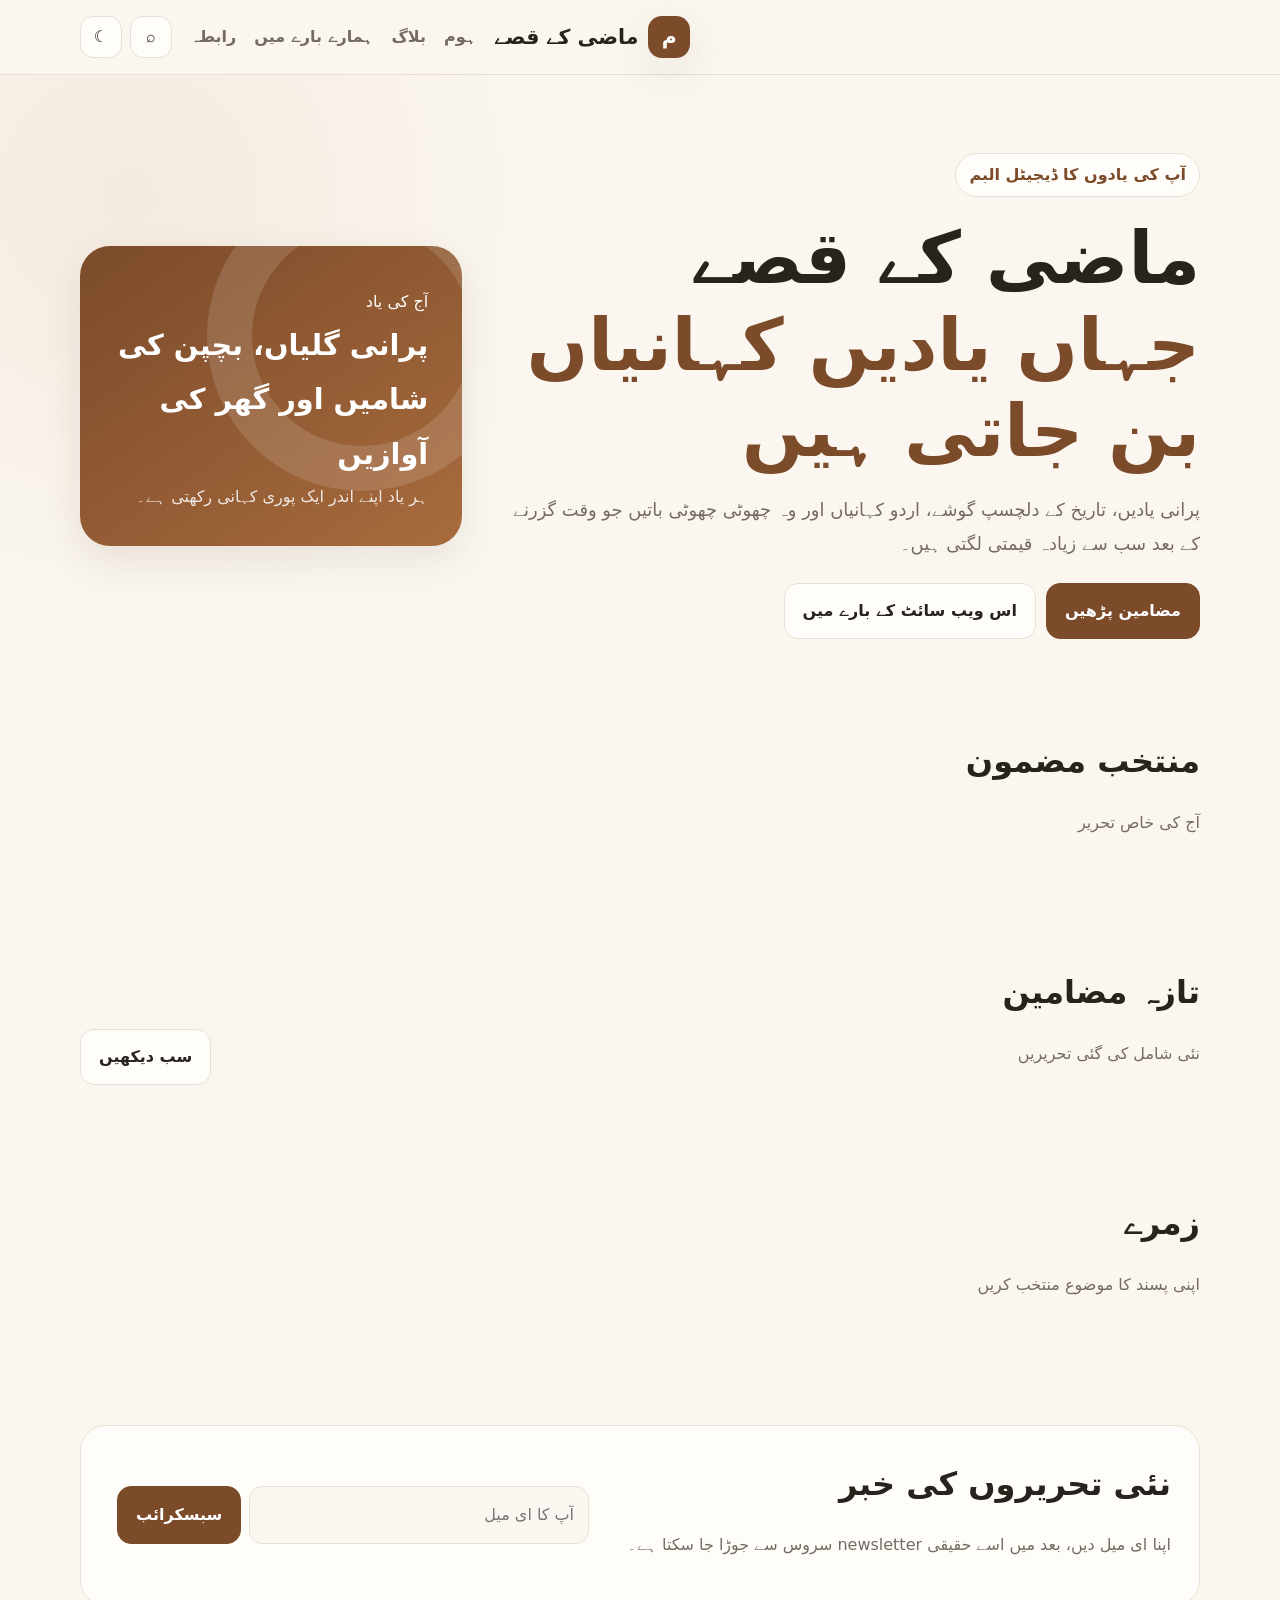
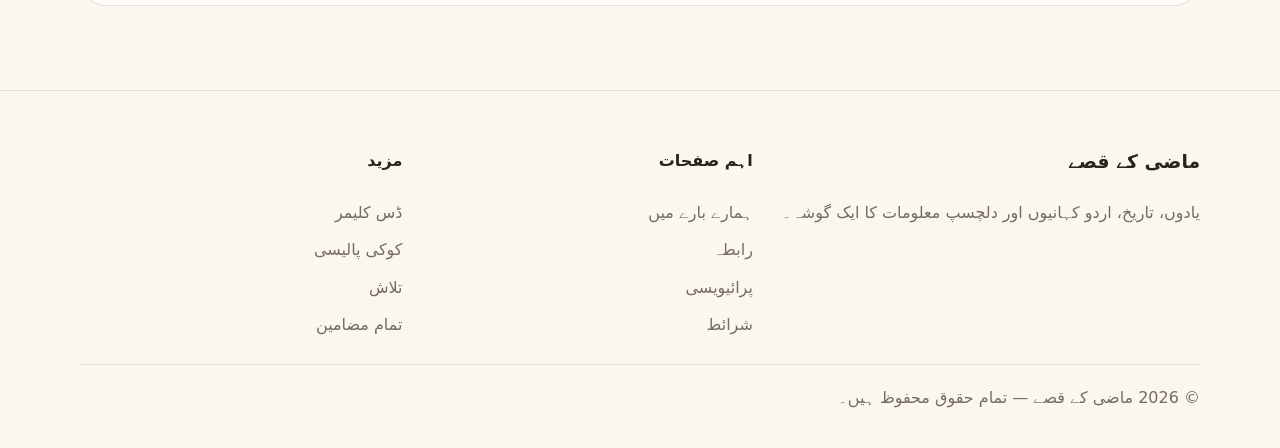
==== commit 944f2dc3: "Add files via upload" ====
--- a/index.html
+++ b/index.html
@@ -1 +1 @@
-<!doctype html><html lang="ur" dir="rtl"><head><meta charset="utf-8"><meta name="viewport" content="width=device-width,initial-scale=1"><title>ماضی کے قصے | یادیں، تاریخ اور اردو کہانیاں</title><meta name="description" content="ماضی کے قصے — پرانی یادیں، تاریخ، اردو کہانیاں، دلچسپ حقائق اور خاندانی یادیں۔"><link rel="icon" href="favicon.svg"><link rel="stylesheet" href="style.css"><script type="application/ld+json">{"@context":"https://schema.org","@type":"WebSite","name":"ماضی کے قصے","url":"https://mazikeqisse-ops.github.io/Mazi-ke-Qisse/"}</script></head><body><header><div class="container nav"><a class="brand" href="index.html"><span class="logo">م</span><span>ماضی کے قصے</span></a><nav><a href="index.html">ہوم</a><a href="blog.html">بلاگ</a><a href="about.html">ہمارے بارے میں</a><a href="contact.html">رابطہ</a></nav><div class="actions"><button class="icon-btn" data-theme-toggle aria-label="تھیم تبدیل کریں">☾</button><button class="menu-btn" data-menu aria-label="مینو">☰</button></div></div></header><main><section class="hero"><div class="container hero-grid"><div><span class="badge">آپ کی یادوں کا ڈیجیٹل البم</span><h1>ماضی کے قصے<br><span style="color:var(--primary)">جہاں یادیں کہانیاں بن جاتی ہیں</span></h1><p class="lead">پرانی یادیں، تاریخ کے دلچسپ گوشے، اردو کہانیاں اور وہ چھوٹی چھوٹی باتیں جو وقت گزرنے کے بعد سب سے زیادہ قیمتی لگتی ہیں۔</p><div style="display:flex;gap:10px;flex-wrap:wrap;margin-top:22px"><a class="btn btn-primary" href="blog.html">مضامین پڑھیں</a><a class="btn btn-light" href="about.html">اس ویب سائٹ کے بارے میں</a></div></div><div class="hero-card"><span>آج کی یاد</span><strong>پرانی گلیاں، بچپن کی شامیں اور گھر کی آوازیں</strong><span style="opacity:.85">ہر یاد اپنے اندر ایک پوری کہانی رکھتی ہے۔</span></div></div></section><section class="section"><div class="container"><div class="section-head"><div><h2>منتخب مضمون</h2><p class="muted">آج کی خاص تحریر</p></div></div><div data-featured></div></div></section><section class="section"><div class="container"><div class="section-head"><div><h2>تازہ مضامین</h2><p class="muted">نئی شامل کی گئی تحریریں</p></div><a class="btn btn-light" href="blog.html">سب دیکھیں</a></div><div class="grid" data-posts></div></div></section><section class="section"><div class="container"><div class="section-head"><div><h2>زمرے</h2><p class="muted">اپنی پسند کا موضوع منتخب کریں</p></div></div><div class="categories" data-categories></div></div></section><section class="section"><div class="container"><div class="newsletter"><div><h2 style="margin:0">نئی تحریروں کی خبر</h2><p class="muted">اپنا ای میل دیں، بعد میں اسے حقیقی newsletter سروس سے جوڑا جا سکتا ہے۔</p></div><form data-newsletter><input type="email" placeholder="آپ کا ای میل" required><button class="btn btn-primary">سبسکرائب</button><small class="form-msg" style="display:block;color:var(--muted)"></small></form></div></div></section></main><footer><div class="container footer-grid"><div><h3>ماضی کے قصے</h3><p class="muted">یادوں، تاریخ، اردو کہانیوں اور دلچسپ معلومات کا ایک گوشہ۔</p></div><div><h4>اہم صفحات</h4><div class="footer-links"><a href="about.html">ہمارے بارے میں</a><a href="contact.html">رابطہ</a><a href="privacy-policy.html">پرائیویسی</a><a href="terms.html">شرائط</a></div></div><div><h4>مزید</h4><div class="footer-links"><a href="disclaimer.html">ڈس کلیمر</a><a href="cookie-policy.html">کوکی پالیسی</a><a href="search.html">تلاش</a><a href="blog.html">تمام مضامین</a></div></div></div><div class="container" style="margin-top:24px;border-top:1px solid var(--line);padding-top:18px;color:var(--muted)">© 2026 ماضی کے قصے — تمام حقوق محفوظ ہیں۔</div></footer></body></html>+<!doctype html><html lang="ur" dir="rtl"><head><meta charset="utf-8"><meta name="viewport" content="width=device-width,initial-scale=1"><title>ماضی کے قصے | یادیں، تاریخ اور اردو کہانیاں</title><meta name="description" content="ماضی کے قصے — پرانی یادیں، تاریخ، اردو کہانیاں، دلچسپ حقائق اور خاندانی یادیں۔"><link rel="icon" href="favicon.svg"><link rel="stylesheet" href="style.css"><script type="application/ld+json">{"@context":"https://schema.org","@type":"WebSite","name":"ماضی کے قصے","url":"https://mazikeqisse-ops.github.io/Mazi-ke-Qisse/"}</script></head><body><header><div class="container nav"><a class="brand" href="index.html"><span class="logo">م</span><span>ماضی کے قصے</span></a><nav><a href="index.html">ہوم</a><a href="blog.html">بلاگ</a><a href="about.html">ہمارے بارے میں</a><a href="contact.html">رابطہ</a></nav><div class="actions"><a class="icon-btn" href="search.html" aria-label="تلاش" style="display:grid;place-items:center">⌕</a><button class="icon-btn" data-theme-toggle aria-label="تھیم تبدیل کریں">☾</button><button class="menu-btn" data-menu aria-label="مینو">☰</button></div></div></header><main><section class="hero"><div class="container hero-grid"><div><span class="badge">آپ کی یادوں کا ڈیجیٹل البم</span><h1>ماضی کے قصے<br><span style="color:var(--primary)">جہاں یادیں کہانیاں بن جاتی ہیں</span></h1><p class="lead">پرانی یادیں، تاریخ کے دلچسپ گوشے، اردو کہانیاں اور وہ چھوٹی چھوٹی باتیں جو وقت گزرنے کے بعد سب سے زیادہ قیمتی لگتی ہیں۔</p><div style="display:flex;gap:10px;flex-wrap:wrap;margin-top:22px"><a class="btn btn-primary" href="blog.html">مضامین پڑھیں</a><a class="btn btn-light" href="about.html">اس ویب سائٹ کے بارے میں</a></div></div><div class="hero-card"><span>آج کی یاد</span><strong>پرانی گلیاں، بچپن کی شامیں اور گھر کی آوازیں</strong><span style="opacity:.85">ہر یاد اپنے اندر ایک پوری کہانی رکھتی ہے۔</span></div></div></section><section class="section"><div class="container"><div class="section-head"><div><h2>منتخب مضمون</h2><p class="muted">آج کی خاص تحریر</p></div></div><div data-featured></div></div></section><section class="section"><div class="container"><div class="section-head"><div><h2>تازہ مضامین</h2><p class="muted">نئی شامل کی گئی تحریریں</p></div><a class="btn btn-light" href="blog.html">سب دیکھیں</a></div><div class="grid" data-posts></div></div></section><section class="section"><div class="container"><div class="section-head"><div><h2>زمرے</h2><p class="muted">اپنی پسند کا موضوع منتخب کریں</p></div></div><div class="categories" data-categories></div></div></section><section class="section"><div class="container"><div class="newsletter"><div><h2 style="margin:0">نئی تحریروں کی خبر</h2><p class="muted">اپنا ای میل دیں، بعد میں اسے حقیقی newsletter سروس سے جوڑا جا سکتا ہے۔</p></div><form data-newsletter><input type="email" placeholder="آپ کا ای میل" required><button class="btn btn-primary">سبسکرائب</button><small class="form-msg" style="display:block;color:var(--muted)"></small></form></div></div></section></main><footer><div class="container footer-grid"><div><h3>ماضی کے قصے</h3><p class="muted">یادوں، تاریخ، اردو کہانیوں اور دلچسپ معلومات کا ایک گوشہ۔</p></div><div><h4>اہم صفحات</h4><div class="footer-links"><a href="about.html">ہمارے بارے میں</a><a href="contact.html">رابطہ</a><a href="privacy-policy.html">پرائیویسی</a><a href="terms.html">شرائط</a></div></div><div><h4>مزید</h4><div class="footer-links"><a href="disclaimer.html">ڈس کلیمر</a><a href="cookie-policy.html">کوکی پالیسی</a><a href="search.html">تلاش</a><a href="blog.html">تمام مضامین</a></div></div></div><div class="container" style="margin-top:24px;border-top:1px solid var(--line);padding-top:18px;color:var(--muted)">© 2026 ماضی کے قصے — تمام حقوق محفوظ ہیں۔</div></footer></body></html>
--- a/style.css
+++ b/style.css
@@ -1,33 +1,77 @@
 
 :root{
-  --bg:#fbf7f0;--surface:#fffdf9;--text:#29231d;--muted:#756b60;--primary:#7b4b2a;
-  --primary2:#a86b3d;--line:#eadfd2;--shadow:0 12px 35px rgba(71,45,25,.10);
-  --radius:22px;--max:1120px;
+ --bg:#fbf7f0;--surface:#fffdf9;--text:#29231d;--muted:#756b60;--primary:#7b4b2a;--primary2:#a86b3d;
+ --line:#eadfd2;--shadow:0 14px 38px rgba(71,45,25,.10);--radius:22px;--max:1120px;
 }
-[data-theme="dark"]{
-  --bg:#171411;--surface:#211c18;--text:#f5eee6;--muted:#b8aa9d;--primary:#d39a69;
-  --primary2:#efb27e;--line:#3b3027;--shadow:0 12px 35px rgba(0,0,0,.25);
-}
-*{box-sizing:border-box}html{scroll-behavior:smooth}body{margin:0;background:var(--bg);color:var(--text);font-family:system-ui,-apple-system,"Noto Nastaliq Urdu","Noto Sans Arabic",sans-serif;line-height:1.9}
-a{color:inherit;text-decoration:none}.container{width:min(var(--max),92%);margin:auto}
-header{position:sticky;top:0;z-index:50;background:color-mix(in srgb,var(--bg) 92%,transparent);backdrop-filter:blur(12px);border-bottom:1px solid var(--line)}
-.nav{min-height:74px;display:flex;align-items:center;gap:18px}.brand{display:flex;align-items:center;gap:10px;font-weight:900;font-size:1.25rem;margin-right:auto}
+[data-theme="dark"]{--bg:#171411;--surface:#211c18;--text:#f5eee6;--muted:#b8aa9d;--primary:#d39a69;--primary2:#efb27e;--line:#3b3027;--shadow:0 14px 38px rgba(0,0,0,.28)}
+*{box-sizing:border-box}
+html{scroll-behavior:smooth}
+body{margin:0;background:var(--bg);color:var(--text);font-family:system-ui,-apple-system,"Noto Nastaliq Urdu","Noto Sans Arabic",sans-serif;line-height:1.9}
+a{color:inherit;text-decoration:none}
+button,input,textarea{font:inherit}
+.container{width:min(var(--max),92%);margin:auto}
+header{position:sticky;top:0;z-index:50;background:color-mix(in srgb,var(--bg) 92%,transparent);backdrop-filter:blur(14px);border-bottom:1px solid var(--line)}
+.nav{min-height:74px;display:flex;align-items:center;gap:18px}
+.brand{display:flex;align-items:center;gap:10px;font-weight:900;font-size:1.28rem;margin-right:auto}
 .logo{width:42px;height:42px;border-radius:14px;display:grid;place-items:center;background:var(--primary);color:#fff;font-weight:900;box-shadow:var(--shadow)}
-nav{display:flex;gap:18px;align-items:center}nav a{color:var(--muted);font-weight:700}nav a:hover{color:var(--primary)}
-.actions{display:flex;gap:8px}.icon-btn,.menu-btn{border:1px solid var(--line);background:var(--surface);color:var(--text);width:42px;height:42px;border-radius:13px;cursor:pointer;font-size:1rem}.menu-btn{display:none}
-.hero{padding:78px 0 48px}.hero-grid{display:grid;grid-template-columns:1.3fr .7fr;gap:28px;align-items:center}
+nav{display:flex;gap:18px;align-items:center}
+nav a{color:var(--muted);font-weight:800}
+nav a:hover{color:var(--primary)}
+.actions{display:flex;gap:8px}
+.icon-btn,.menu-btn{border:1px solid var(--line);background:var(--surface);color:var(--text);width:42px;height:42px;border-radius:13px;cursor:pointer;font-size:1rem}
+.menu-btn{display:none}
+.hero{padding:78px 0 48px;background:radial-gradient(circle at 10% 20%,rgba(168,107,61,.09),transparent 35%)}
+.hero-grid{display:grid;grid-template-columns:1.3fr .7fr;gap:28px;align-items:center}
 .badge{display:inline-flex;padding:6px 13px;border:1px solid var(--line);border-radius:999px;color:var(--primary);font-weight:800;background:var(--surface)}
-h1{font-size:clamp(2.2rem,6vw,4.5rem);line-height:1.2;margin:18px 0}.lead{font-size:1.12rem;color:var(--muted);max-width:760px}
-.btn{display:inline-flex;align-items:center;justify-content:center;gap:8px;padding:12px 18px;border-radius:14px;border:1px solid var(--line);font-weight:800;cursor:pointer}.btn-primary{background:var(--primary);color:#fff;border-color:var(--primary)}.btn-light{background:var(--surface)}
-.hero-card{background:linear-gradient(145deg,var(--primary),var(--primary2));color:white;border-radius:30px;padding:34px;min-height:300px;display:flex;flex-direction:column;justify-content:end;box-shadow:var(--shadow);position:relative;overflow:hidden}.hero-card:before{content:"";position:absolute;width:220px;height:220px;border-radius:50%;border:45px solid rgba(255,255,255,.13);top:-65px;right:-55px}.hero-card strong{font-size:1.8rem}
-.section{padding:44px 0}.section-head{display:flex;justify-content:space-between;align-items:end;gap:20px;margin-bottom:20px}.section h2{font-size:2rem;margin:0}.muted{color:var(--muted)}
-.grid{display:grid;grid-template-columns:repeat(3,1fr);gap:18px}.card{background:var(--surface);border:1px solid var(--line);border-radius:var(--radius);overflow:hidden;box-shadow:var(--shadow)}.thumb{height:170px;display:grid;place-items:center;background:linear-gradient(135deg,#8f5c35,#d7a06d);color:white;font-size:3rem;position:relative}.thumb:after{content:"";position:absolute;inset:18px;border:1px solid rgba(255,255,255,.35);border-radius:18px}.card-body{padding:20px}.tag{font-size:.82rem;color:var(--primary);font-weight:900}.card h3{font-size:1.25rem;line-height:1.55;margin:8px 0}.card p{color:var(--muted);margin:0 0 14px}.meta{font-size:.82rem;color:var(--muted);display:flex;justify-content:space-between;gap:8px}
-.categories{display:flex;gap:9px;flex-wrap:wrap}.chip{padding:8px 13px;border:1px solid var(--line);background:var(--surface);border-radius:999px;cursor:pointer;color:var(--muted);font-weight:800}.chip.active,.chip:hover{background:var(--primary);color:white;border-color:var(--primary)}
-.newsletter{background:var(--surface);border:1px solid var(--line);border-radius:26px;padding:28px;display:flex;justify-content:space-between;align-items:center;gap:20px}.newsletter form{display:flex;gap:8px;min-width:min(100%,480px)}input,textarea,select{width:100%;padding:13px 14px;border:1px solid var(--line);border-radius:13px;background:var(--bg);color:var(--text);font:inherit}textarea{min-height:160px;resize:vertical}
-footer{border-top:1px solid var(--line);padding:34px 0;margin-top:40px}.footer-grid{display:grid;grid-template-columns:1.3fr 1fr 1fr;gap:28px}.footer-links{display:grid;gap:7px;color:var(--muted)}
-.page-head{padding:54px 0 25px}.article{max-width:820px;margin:auto}.article .thumb{height:300px;border-radius:26px;margin-bottom:24px}.article h1{font-size:clamp(2rem,5vw,3.6rem)}.article p{font-size:1.12rem;margin:22px 0}.article blockquote{border-right:4px solid var(--primary);padding:8px 20px;background:var(--surface);border-radius:12px;color:var(--muted)}
-.searchbar{display:flex;gap:8px;margin:20px 0}.empty{padding:40px;text-align:center;background:var(--surface);border:1px dashed var(--line);border-radius:20px;color:var(--muted)}
+h1{font-size:clamp(2.2rem,6vw,4.5rem);line-height:1.2;margin:18px 0}
+.lead{font-size:1.12rem;color:var(--muted);max-width:760px}
+.btn{display:inline-flex;align-items:center;justify-content:center;gap:8px;padding:12px 18px;border-radius:14px;border:1px solid var(--line);font-weight:850;cursor:pointer}
+.btn-primary{background:var(--primary);color:#fff;border-color:var(--primary)}
+.btn-light{background:var(--surface)}
+.hero-card{background:linear-gradient(145deg,var(--primary),var(--primary2));color:white;border-radius:30px;padding:34px;min-height:300px;display:flex;flex-direction:column;justify-content:end;box-shadow:var(--shadow);position:relative;overflow:hidden}
+.hero-card:before{content:"";position:absolute;width:220px;height:220px;border-radius:50%;border:45px solid rgba(255,255,255,.13);top:-65px;right:-55px}
+.hero-card strong{font-size:1.8rem}
+.section{padding:44px 0}
+.section-head{display:flex;justify-content:space-between;align-items:end;gap:20px;margin-bottom:20px}
+.section h2{font-size:2rem;margin:0}
+.muted{color:var(--muted)}
+.grid{display:grid;grid-template-columns:repeat(3,1fr);gap:18px}
+.card{background:var(--surface);border:1px solid var(--line);border-radius:var(--radius);overflow:hidden;box-shadow:var(--shadow);transition:transform .2s ease,box-shadow .2s ease}
+.card:hover{transform:translateY(-4px);box-shadow:0 18px 45px rgba(71,45,25,.14)}
+.thumb{height:190px;display:grid;place-items:center;background:var(--surface);overflow:hidden}
+.thumb img{width:100%;height:100%;object-fit:cover;display:block}
+.card-body{padding:20px}
+.tag{font-size:.82rem;color:var(--primary);font-weight:900}
+.card h3{font-size:1.25rem;line-height:1.55;margin:8px 0}
+.card p{color:var(--muted);margin:0 0 14px}
+.meta{font-size:.82rem;color:var(--muted);display:flex;justify-content:space-between;gap:8px}
+.categories{display:flex;gap:9px;flex-wrap:wrap}
+.chip{padding:8px 13px;border:1px solid var(--line);background:var(--surface);border-radius:999px;cursor:pointer;color:var(--muted);font-weight:800}
+.chip.active,.chip:hover{background:var(--primary);color:white;border-color:var(--primary)}
+.newsletter{background:var(--surface);border:1px solid var(--line);border-radius:26px;padding:28px;display:flex;justify-content:space-between;align-items:center;gap:20px}
+.newsletter form{display:flex;gap:8px;min-width:min(100%,480px)}
+input,textarea,select{width:100%;padding:13px 14px;border:1px solid var(--line);border-radius:13px;background:var(--bg);color:var(--text);font:inherit}
+textarea{min-height:160px;resize:vertical}
+footer{border-top:1px solid var(--line);padding:34px 0;margin-top:40px}
+.footer-grid{display:grid;grid-template-columns:1.3fr 1fr 1fr;gap:28px}
+.footer-links{display:grid;gap:7px;color:var(--muted)}
+.page-head{padding:54px 0 25px}
+.article{max-width:820px;margin:auto}
+.article .article-thumb{height:360px;border-radius:26px;margin-bottom:24px}
+.article h1{font-size:clamp(2rem,5vw,3.6rem)}
+.article p{font-size:1.12rem;margin:22px 0}
+.article blockquote{border-right:4px solid var(--primary);padding:8px 20px;background:var(--surface);border-radius:12px;color:var(--muted)}
+.article-end{margin:30px 0}
+.related{margin-top:45px;padding-top:28px;border-top:1px solid var(--line)}
+.related h2{margin-bottom:18px}
+.searchbar{display:flex;gap:8px;margin:20px 0}
+.empty{padding:40px;text-align:center;background:var(--surface);border:1px dashed var(--line);border-radius:20px;color:var(--muted)}
 .notice{padding:15px 18px;border:1px solid var(--line);border-radius:14px;background:var(--surface);margin:15px 0}
+.share-row{display:flex;gap:8px;flex-wrap:wrap;align-items:center;margin:18px 0}
+.share-label{font-weight:900}
+.share-btn{padding:8px 12px;border:1px solid var(--line);border-radius:11px;background:var(--surface);cursor:pointer;font-weight:800}
+.reading-bar{position:sticky;top:74px;height:4px;background:var(--line);z-index:20;overflow:hidden;border-radius:9px}
+.reading-bar span{display:block;height:100%;width:0;background:var(--primary);transition:width .1s linear}
 @media(max-width:850px){nav{display:none}.menu-btn{display:block}.hero-grid{grid-template-columns:1fr}.grid{grid-template-columns:repeat(2,1fr)}.newsletter{flex-direction:column;align-items:stretch}.footer-grid{grid-template-columns:1fr 1fr}}
-@media(max-width:560px){.nav{min-height:66px}.grid{grid-template-columns:1fr}.hero{padding-top:45px}.hero-card{min-height:240px}.newsletter form{flex-direction:column}.footer-grid{grid-template-columns:1fr}.section{padding:32px 0}}
+@media(max-width:560px){.nav{min-height:66px}.grid{grid-template-columns:1fr}.hero{padding-top:45px}.hero-card{min-height:240px}.newsletter form{flex-direction:column}.footer-grid{grid-template-columns:1fr}.section{padding:32px 0}.article .article-thumb{height:260px}.reading-bar{top:66px}}
 .mobile-open nav{display:flex;position:absolute;top:66px;left:0;right:0;background:var(--surface);padding:16px;flex-direction:column;border-bottom:1px solid var(--line)}
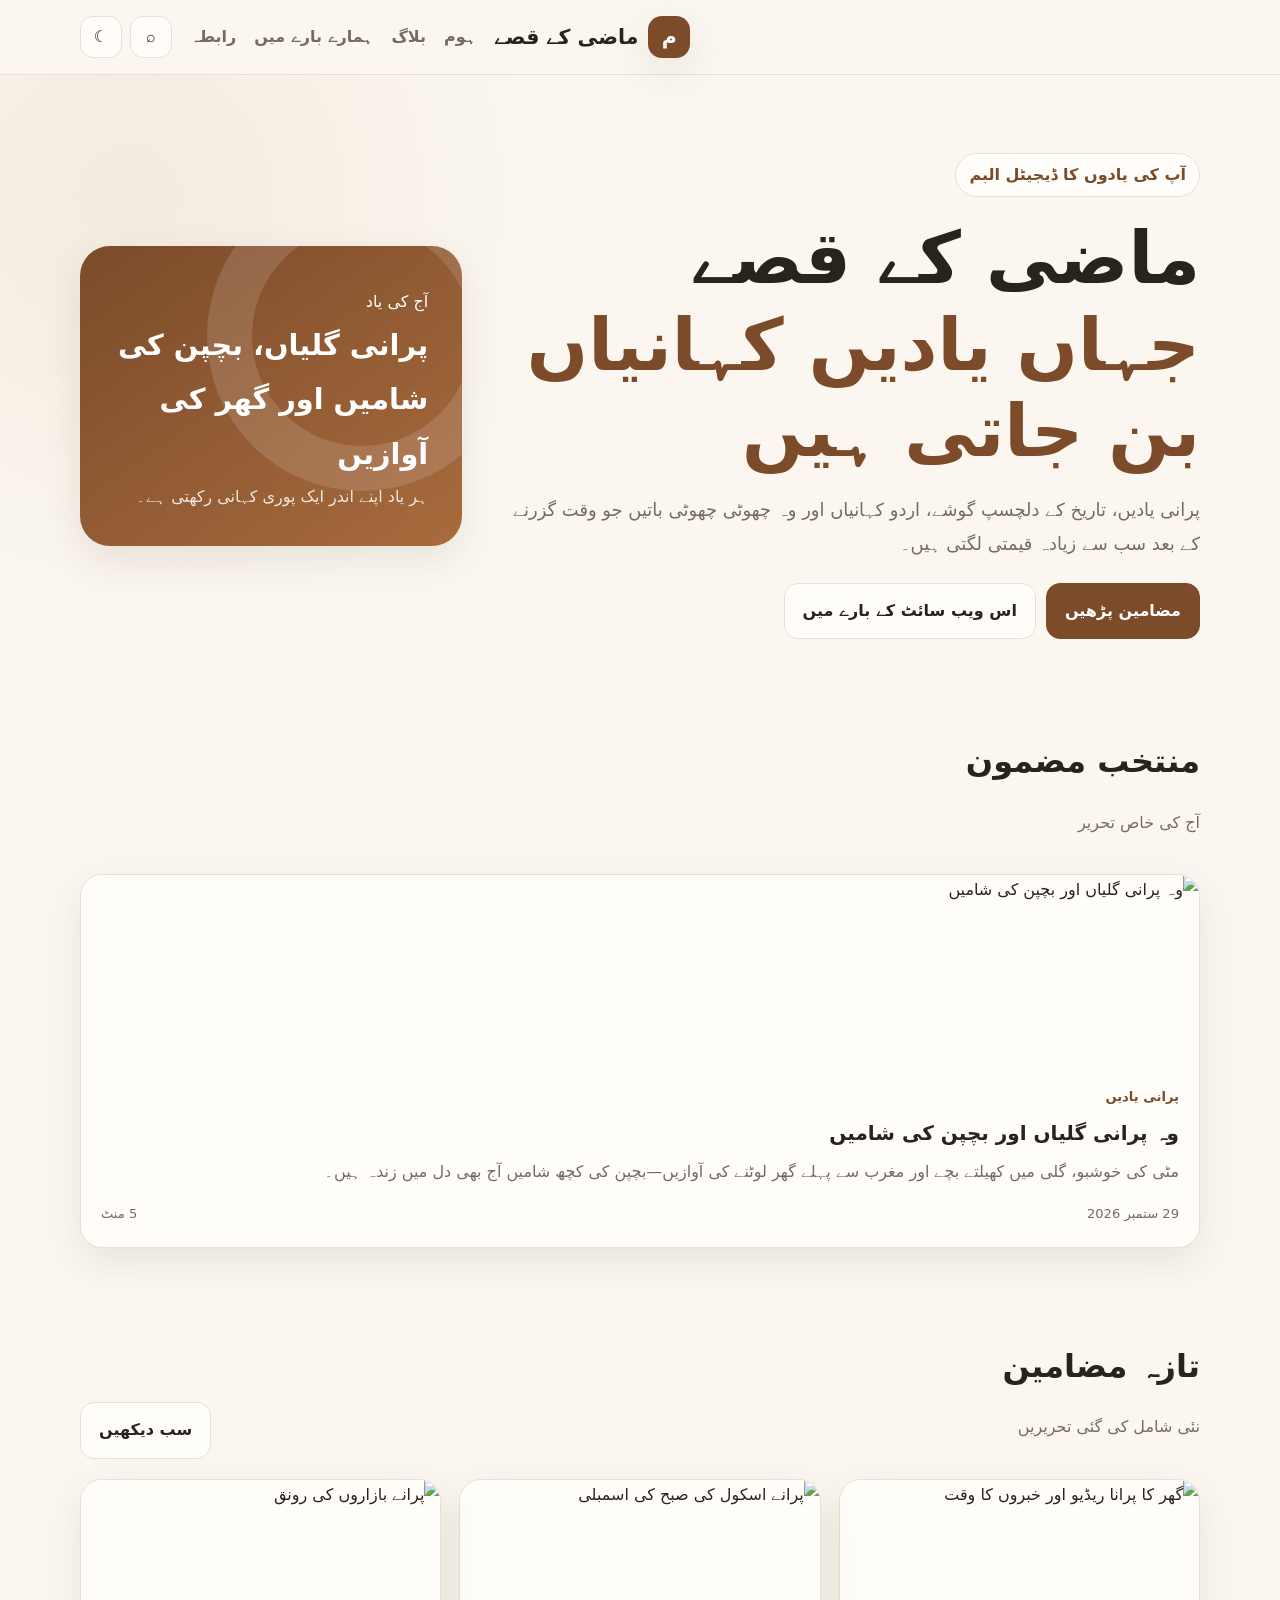
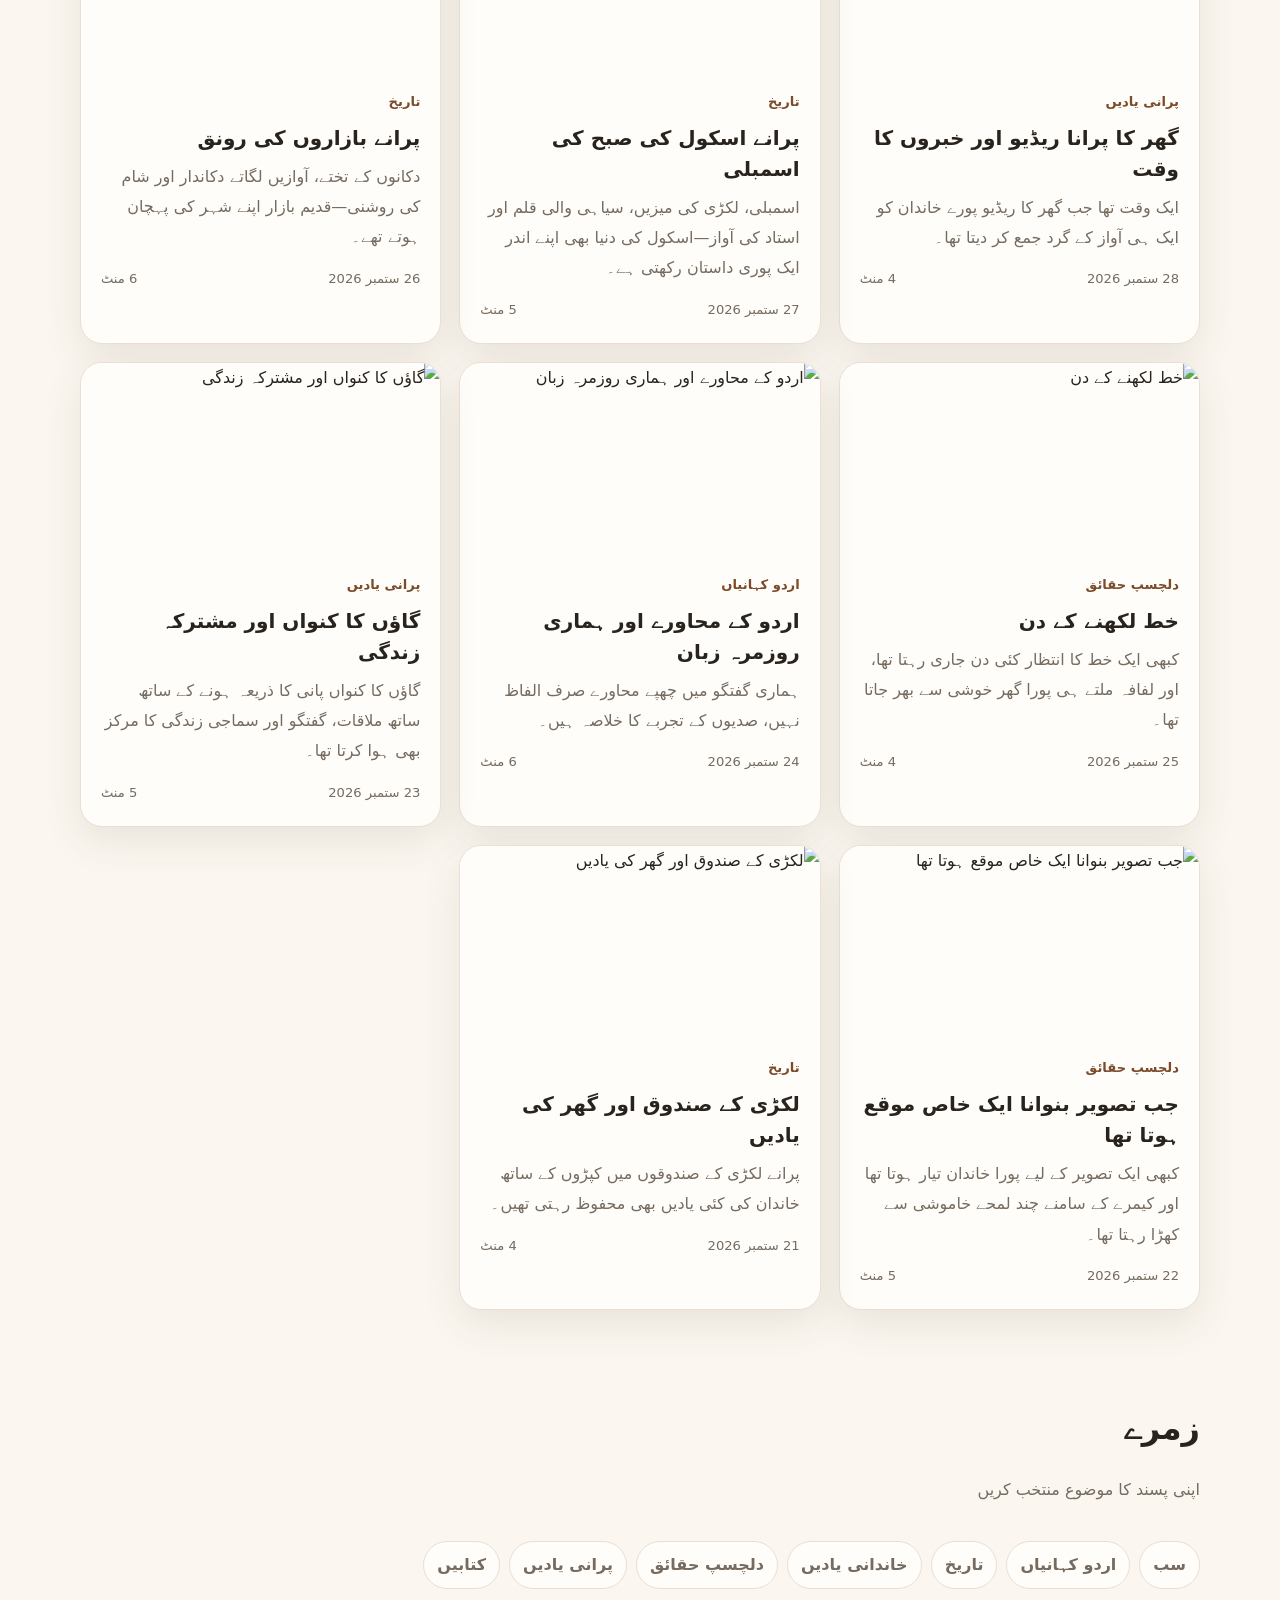
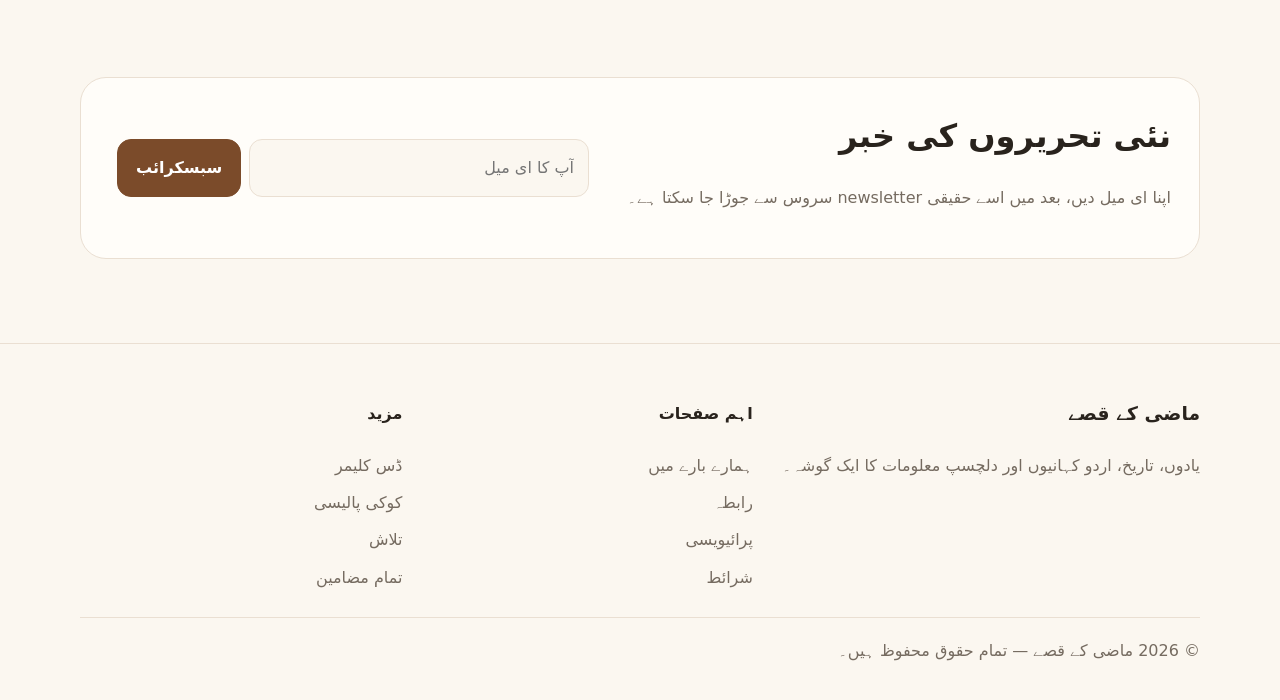
==== commit 8b44bd53: "Add files via upload" ====
--- a/index.html
+++ b/index.html
@@ -1 +1 @@
-<!doctype html><html lang="ur" dir="rtl"><head><meta charset="utf-8"><meta name="viewport" content="width=device-width,initial-scale=1"><title>ماضی کے قصے | یادیں، تاریخ اور اردو کہانیاں</title><meta name="description" content="ماضی کے قصے — پرانی یادیں، تاریخ، اردو کہانیاں، دلچسپ حقائق اور خاندانی یادیں۔"><link rel="icon" href="favicon.svg"><link rel="stylesheet" href="style.css"><script type="application/ld+json">{"@context":"https://schema.org","@type":"WebSite","name":"ماضی کے قصے","url":"https://mazikeqisse-ops.github.io/Mazi-ke-Qisse/"}</script></head><body><header><div class="container nav"><a class="brand" href="index.html"><span class="logo">م</span><span>ماضی کے قصے</span></a><nav><a href="index.html">ہوم</a><a href="blog.html">بلاگ</a><a href="about.html">ہمارے بارے میں</a><a href="contact.html">رابطہ</a></nav><div class="actions"><a class="icon-btn" href="search.html" aria-label="تلاش" style="display:grid;place-items:center">⌕</a><button class="icon-btn" data-theme-toggle aria-label="تھیم تبدیل کریں">☾</button><button class="menu-btn" data-menu aria-label="مینو">☰</button></div></div></header><main><section class="hero"><div class="container hero-grid"><div><span class="badge">آپ کی یادوں کا ڈیجیٹل البم</span><h1>ماضی کے قصے<br><span style="color:var(--primary)">جہاں یادیں کہانیاں بن جاتی ہیں</span></h1><p class="lead">پرانی یادیں، تاریخ کے دلچسپ گوشے، اردو کہانیاں اور وہ چھوٹی چھوٹی باتیں جو وقت گزرنے کے بعد سب سے زیادہ قیمتی لگتی ہیں۔</p><div style="display:flex;gap:10px;flex-wrap:wrap;margin-top:22px"><a class="btn btn-primary" href="blog.html">مضامین پڑھیں</a><a class="btn btn-light" href="about.html">اس ویب سائٹ کے بارے میں</a></div></div><div class="hero-card"><span>آج کی یاد</span><strong>پرانی گلیاں، بچپن کی شامیں اور گھر کی آوازیں</strong><span style="opacity:.85">ہر یاد اپنے اندر ایک پوری کہانی رکھتی ہے۔</span></div></div></section><section class="section"><div class="container"><div class="section-head"><div><h2>منتخب مضمون</h2><p class="muted">آج کی خاص تحریر</p></div></div><div data-featured></div></div></section><section class="section"><div class="container"><div class="section-head"><div><h2>تازہ مضامین</h2><p class="muted">نئی شامل کی گئی تحریریں</p></div><a class="btn btn-light" href="blog.html">سب دیکھیں</a></div><div class="grid" data-posts></div></div></section><section class="section"><div class="container"><div class="section-head"><div><h2>زمرے</h2><p class="muted">اپنی پسند کا موضوع منتخب کریں</p></div></div><div class="categories" data-categories></div></div></section><section class="section"><div class="container"><div class="newsletter"><div><h2 style="margin:0">نئی تحریروں کی خبر</h2><p class="muted">اپنا ای میل دیں، بعد میں اسے حقیقی newsletter سروس سے جوڑا جا سکتا ہے۔</p></div><form data-newsletter><input type="email" placeholder="آپ کا ای میل" required><button class="btn btn-primary">سبسکرائب</button><small class="form-msg" style="display:block;color:var(--muted)"></small></form></div></div></section></main><footer><div class="container footer-grid"><div><h3>ماضی کے قصے</h3><p class="muted">یادوں، تاریخ، اردو کہانیوں اور دلچسپ معلومات کا ایک گوشہ۔</p></div><div><h4>اہم صفحات</h4><div class="footer-links"><a href="about.html">ہمارے بارے میں</a><a href="contact.html">رابطہ</a><a href="privacy-policy.html">پرائیویسی</a><a href="terms.html">شرائط</a></div></div><div><h4>مزید</h4><div class="footer-links"><a href="disclaimer.html">ڈس کلیمر</a><a href="cookie-policy.html">کوکی پالیسی</a><a href="search.html">تلاش</a><a href="blog.html">تمام مضامین</a></div></div></div><div class="container" style="margin-top:24px;border-top:1px solid var(--line);padding-top:18px;color:var(--muted)">© 2026 ماضی کے قصے — تمام حقوق محفوظ ہیں۔</div></footer></body></html>+<!doctype html><html lang="ur" dir="rtl"><head><meta charset="utf-8"><meta name="viewport" content="width=device-width,initial-scale=1"><title>ماضی کے قصے | یادیں، تاریخ اور اردو کہانیاں</title><meta name="description" content="ماضی کے قصے — پرانی یادیں، تاریخ، اردو کہانیاں، دلچسپ حقائق اور خاندانی یادیں۔"><link rel="icon" href="favicon.svg"><link rel="stylesheet" href="style.css?v=4"><script type="application/ld+json">{"@context":"https://schema.org","@type":"WebSite","name":"ماضی کے قصے","url":"https://mazikeqisse-ops.github.io/Mazi-ke-Qisse/"}</script></head><body><header><div class="container nav"><a class="brand" href="index.html"><span class="logo">م</span><span>ماضی کے قصے</span></a><nav><a href="index.html">ہوم</a><a href="blog.html">بلاگ</a><a href="about.html">ہمارے بارے میں</a><a href="contact.html">رابطہ</a></nav><div class="actions"><a class="icon-btn" href="search.html" aria-label="تلاش" style="display:grid;place-items:center">⌕</a><button class="icon-btn" data-theme-toggle aria-label="تھیم تبدیل کریں">☾</button><button class="menu-btn" data-menu aria-label="مینو">☰</button></div></div></header><main><section class="hero"><div class="container hero-grid"><div><span class="badge">آپ کی یادوں کا ڈیجیٹل البم</span><h1>ماضی کے قصے<br><span style="color:var(--primary)">جہاں یادیں کہانیاں بن جاتی ہیں</span></h1><p class="lead">پرانی یادیں، تاریخ کے دلچسپ گوشے، اردو کہانیاں اور وہ چھوٹی چھوٹی باتیں جو وقت گزرنے کے بعد سب سے زیادہ قیمتی لگتی ہیں۔</p><div style="display:flex;gap:10px;flex-wrap:wrap;margin-top:22px"><a class="btn btn-primary" href="blog.html">مضامین پڑھیں</a><a class="btn btn-light" href="about.html">اس ویب سائٹ کے بارے میں</a></div></div><div class="hero-card"><span>آج کی یاد</span><strong>پرانی گلیاں، بچپن کی شامیں اور گھر کی آوازیں</strong><span style="opacity:.85">ہر یاد اپنے اندر ایک پوری کہانی رکھتی ہے۔</span></div></div></section><section class="section"><div class="container"><div class="section-head"><div><h2>منتخب مضمون</h2><p class="muted">آج کی خاص تحریر</p></div></div><div data-featured><article class="card"><a href="post.html?id=purani-galiyan"><div class="thumb"><img src="images/یادیں.svg" alt="وہ پرانی گلیاں اور بچپن کی شامیں" loading="lazy"></div><div class="card-body"><div class="tag">پرانی یادیں</div><h3>وہ پرانی گلیاں اور بچپن کی شامیں</h3><p>مٹی کی خوشبو، گلی میں کھیلتے بچے اور مغرب سے پہلے گھر لوٹنے کی آوازیں—بچپن کی کچھ شامیں آج بھی دل میں زندہ ہیں۔</p><div class="meta"><span>29 ستمبر 2026</span><span>5 منٹ</span></div></div></a></article></div></div></section><section class="section"><div class="container"><div class="section-head"><div><h2>تازہ مضامین</h2><p class="muted">نئی شامل کی گئی تحریریں</p></div><a class="btn btn-light" href="blog.html">سب دیکھیں</a></div><div class="grid" data-posts><article class="card"><a href="post.html?id=purana-radio"><div class="thumb"><img src="images/یادیں.svg" alt="گھر کا پرانا ریڈیو اور خبروں کا وقت" loading="lazy"></div><div class="card-body"><div class="tag">پرانی یادیں</div><h3>گھر کا پرانا ریڈیو اور خبروں کا وقت</h3><p>ایک وقت تھا جب گھر کا ریڈیو پورے خاندان کو ایک ہی آواز کے گرد جمع کر دیتا تھا۔</p><div class="meta"><span>28 ستمبر 2026</span><span>4 منٹ</span></div></div></a></article><article class="card"><a href="post.html?id=old-school"><div class="thumb"><img src="images/تاریخ.svg" alt="پرانے اسکول کی صبح کی اسمبلی" loading="lazy"></div><div class="card-body"><div class="tag">تاریخ</div><h3>پرانے اسکول کی صبح کی اسمبلی</h3><p>اسمبلی، لکڑی کی میزیں، سیاہی والی قلم اور استاد کی آواز—اسکول کی دنیا بھی اپنے اندر ایک پوری داستان رکھتی ہے۔</p><div class="meta"><span>27 ستمبر 2026</span><span>5 منٹ</span></div></div></a></article><article class="card"><a href="post.html?id=old-markets"><div class="thumb"><img src="images/تاریخ.svg" alt="پرانے بازاروں کی رونق" loading="lazy"></div><div class="card-body"><div class="tag">تاریخ</div><h3>پرانے بازاروں کی رونق</h3><p>دکانوں کے تختے، آوازیں لگاتے دکاندار اور شام کی روشنی—قدیم بازار اپنے شہر کی پہچان ہوتے تھے۔</p><div class="meta"><span>26 ستمبر 2026</span><span>6 منٹ</span></div></div></a></article><article class="card"><a href="post.html?id=letter-days"><div class="thumb"><img src="images/یادیں.svg" alt="خط لکھنے کے دن" loading="lazy"></div><div class="card-body"><div class="tag">دلچسپ حقائق</div><h3>خط لکھنے کے دن</h3><p>کبھی ایک خط کا انتظار کئی دن جاری رہتا تھا، اور لفافہ ملتے ہی پورا گھر خوشی سے بھر جاتا تھا۔</p><div class="meta"><span>25 ستمبر 2026</span><span>4 منٹ</span></div></div></a></article><article class="card"><a href="post.html?id=urdu-proverbs"><div class="thumb"><img src="images/یادیں.svg" alt="اردو کے محاورے اور ہماری روزمرہ زبان" loading="lazy"></div><div class="card-body"><div class="tag">اردو کہانیاں</div><h3>اردو کے محاورے اور ہماری روزمرہ زبان</h3><p>ہماری گفتگو میں چھپے محاورے صرف الفاظ نہیں، صدیوں کے تجربے کا خلاصہ ہیں۔</p><div class="meta"><span>24 ستمبر 2026</span><span>6 منٹ</span></div></div></a></article><article class="card"><a href="post.html?id=village-well"><div class="thumb"><img src="images/یادیں.svg" alt="گاؤں کا کنواں اور مشترکہ زندگی" loading="lazy"></div><div class="card-body"><div class="tag">پرانی یادیں</div><h3>گاؤں کا کنواں اور مشترکہ زندگی</h3><p>گاؤں کا کنواں پانی کا ذریعہ ہونے کے ساتھ ساتھ ملاقات، گفتگو اور سماجی زندگی کا مرکز بھی ہوا کرتا تھا۔</p><div class="meta"><span>23 ستمبر 2026</span><span>5 منٹ</span></div></div></a></article><article class="card"><a href="post.html?id=old-cameras"><div class="thumb"><img src="images/یادیں.svg" alt="جب تصویر بنوانا ایک خاص موقع ہوتا تھا" loading="lazy"></div><div class="card-body"><div class="tag">دلچسپ حقائق</div><h3>جب تصویر بنوانا ایک خاص موقع ہوتا تھا</h3><p>کبھی ایک تصویر کے لیے پورا خاندان تیار ہوتا تھا اور کیمرے کے سامنے چند لمحے خاموشی سے کھڑا رہتا تھا۔</p><div class="meta"><span>22 ستمبر 2026</span><span>5 منٹ</span></div></div></a></article><article class="card"><a href="post.html?id=wooden-chests"><div class="thumb"><img src="images/تاریخ.svg" alt="لکڑی کے صندوق اور گھر کی یادیں" loading="lazy"></div><div class="card-body"><div class="tag">تاریخ</div><h3>لکڑی کے صندوق اور گھر کی یادیں</h3><p>پرانے لکڑی کے صندوقوں میں کپڑوں کے ساتھ خاندان کی کئی یادیں بھی محفوظ رہتی تھیں۔</p><div class="meta"><span>21 ستمبر 2026</span><span>4 منٹ</span></div></div></a></article></div></div></section><section class="section"><div class="container"><div class="section-head"><div><h2>زمرے</h2><p class="muted">اپنی پسند کا موضوع منتخب کریں</p></div></div><div class="categories" data-categories><button class="chip" data-cat="سب">سب</button><button class="chip" data-cat="اردو کہانیاں">اردو کہانیاں</button><button class="chip" data-cat="تاریخ">تاریخ</button><button class="chip" data-cat="خاندانی یادیں">خاندانی یادیں</button><button class="chip" data-cat="دلچسپ حقائق">دلچسپ حقائق</button><button class="chip" data-cat="پرانی یادیں">پرانی یادیں</button><button class="chip" data-cat="کتابیں">کتابیں</button></div></div></section><section class="section"><div class="container"><div class="newsletter"><div><h2 style="margin:0">نئی تحریروں کی خبر</h2><p class="muted">اپنا ای میل دیں، بعد میں اسے حقیقی newsletter سروس سے جوڑا جا سکتا ہے۔</p></div><form data-newsletter><input type="email" placeholder="آپ کا ای میل" required><button class="btn btn-primary">سبسکرائب</button><small class="form-msg" style="display:block;color:var(--muted)"></small></form></div></div></section></main><footer><div class="container footer-grid"><div><h3>ماضی کے قصے</h3><p class="muted">یادوں، تاریخ، اردو کہانیوں اور دلچسپ معلومات کا ایک گوشہ۔</p></div><div><h4>اہم صفحات</h4><div class="footer-links"><a href="about.html">ہمارے بارے میں</a><a href="contact.html">رابطہ</a><a href="privacy-policy.html">پرائیویسی</a><a href="terms.html">شرائط</a></div></div><div><h4>مزید</h4><div class="footer-links"><a href="disclaimer.html">ڈس کلیمر</a><a href="cookie-policy.html">کوکی پالیسی</a><a href="search.html">تلاش</a><a href="blog.html">تمام مضامین</a></div></div></div><div class="container" style="margin-top:24px;border-top:1px solid var(--line);padding-top:18px;color:var(--muted)">© 2026 ماضی کے قصے — تمام حقوق محفوظ ہیں۔</div></footer><script src="script.js?v=4"></script></body></html>
--- a/style.css
+++ b/style.css
@@ -75,3 +75,17 @@
 @media(max-width:850px){nav{display:none}.menu-btn{display:block}.hero-grid{grid-template-columns:1fr}.grid{grid-template-columns:repeat(2,1fr)}.newsletter{flex-direction:column;align-items:stretch}.footer-grid{grid-template-columns:1fr 1fr}}
 @media(max-width:560px){.nav{min-height:66px}.grid{grid-template-columns:1fr}.hero{padding-top:45px}.hero-card{min-height:240px}.newsletter form{flex-direction:column}.footer-grid{grid-template-columns:1fr}.section{padding:32px 0}.article .article-thumb{height:260px}.reading-bar{top:66px}}
 .mobile-open nav{display:flex;position:absolute;top:66px;left:0;right:0;background:var(--surface);padding:16px;flex-direction:column;border-bottom:1px solid var(--line)}
+
+/* v4 mobile guard */
+@media (max-width: 900px){
+  .container{width:min(94%,1120px)}
+  nav{display:none}
+  .menu-btn{display:block}
+  .hero-grid{grid-template-columns:1fr}
+  .grid{grid-template-columns:repeat(2,1fr)}
+}
+@media (max-width: 600px){
+  .grid{grid-template-columns:1fr}
+  .brand{font-size:1.08rem}
+  .hero h1{font-size:clamp(2rem,10vw,3rem)}
+}
